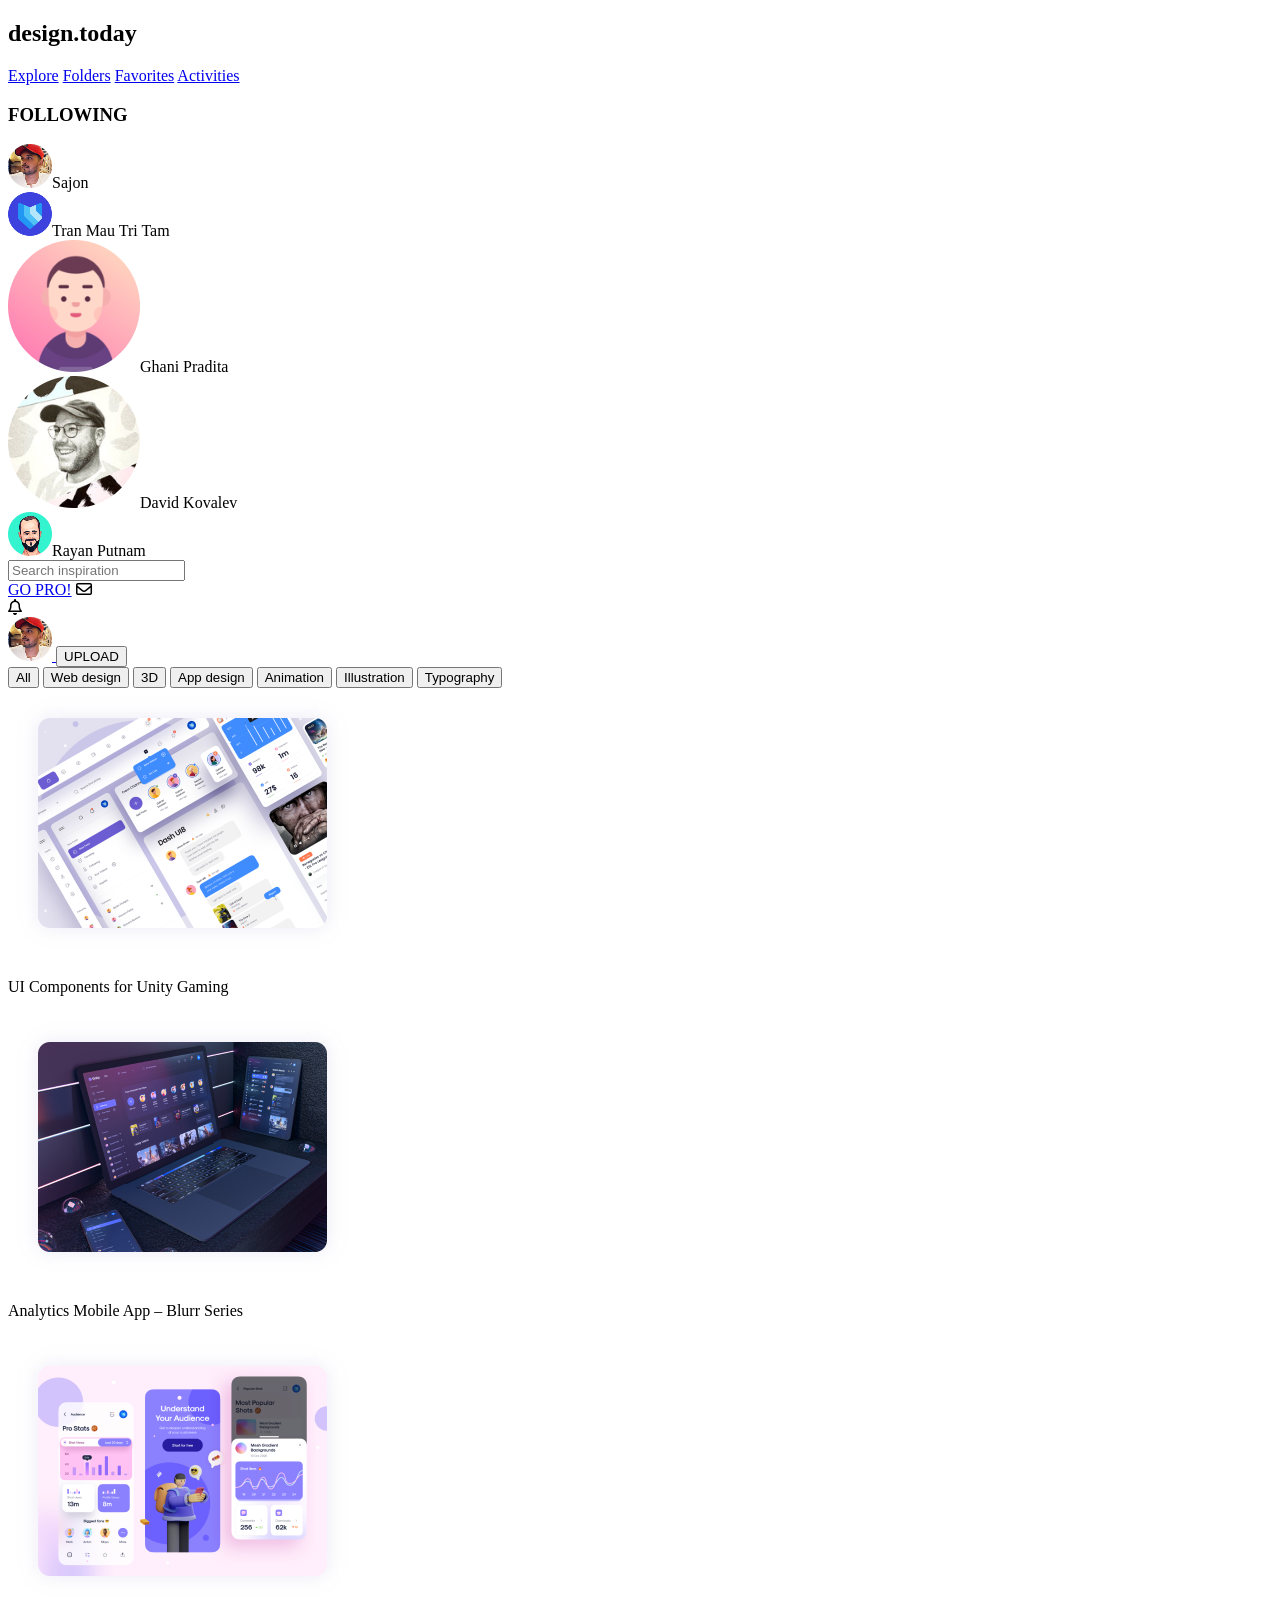
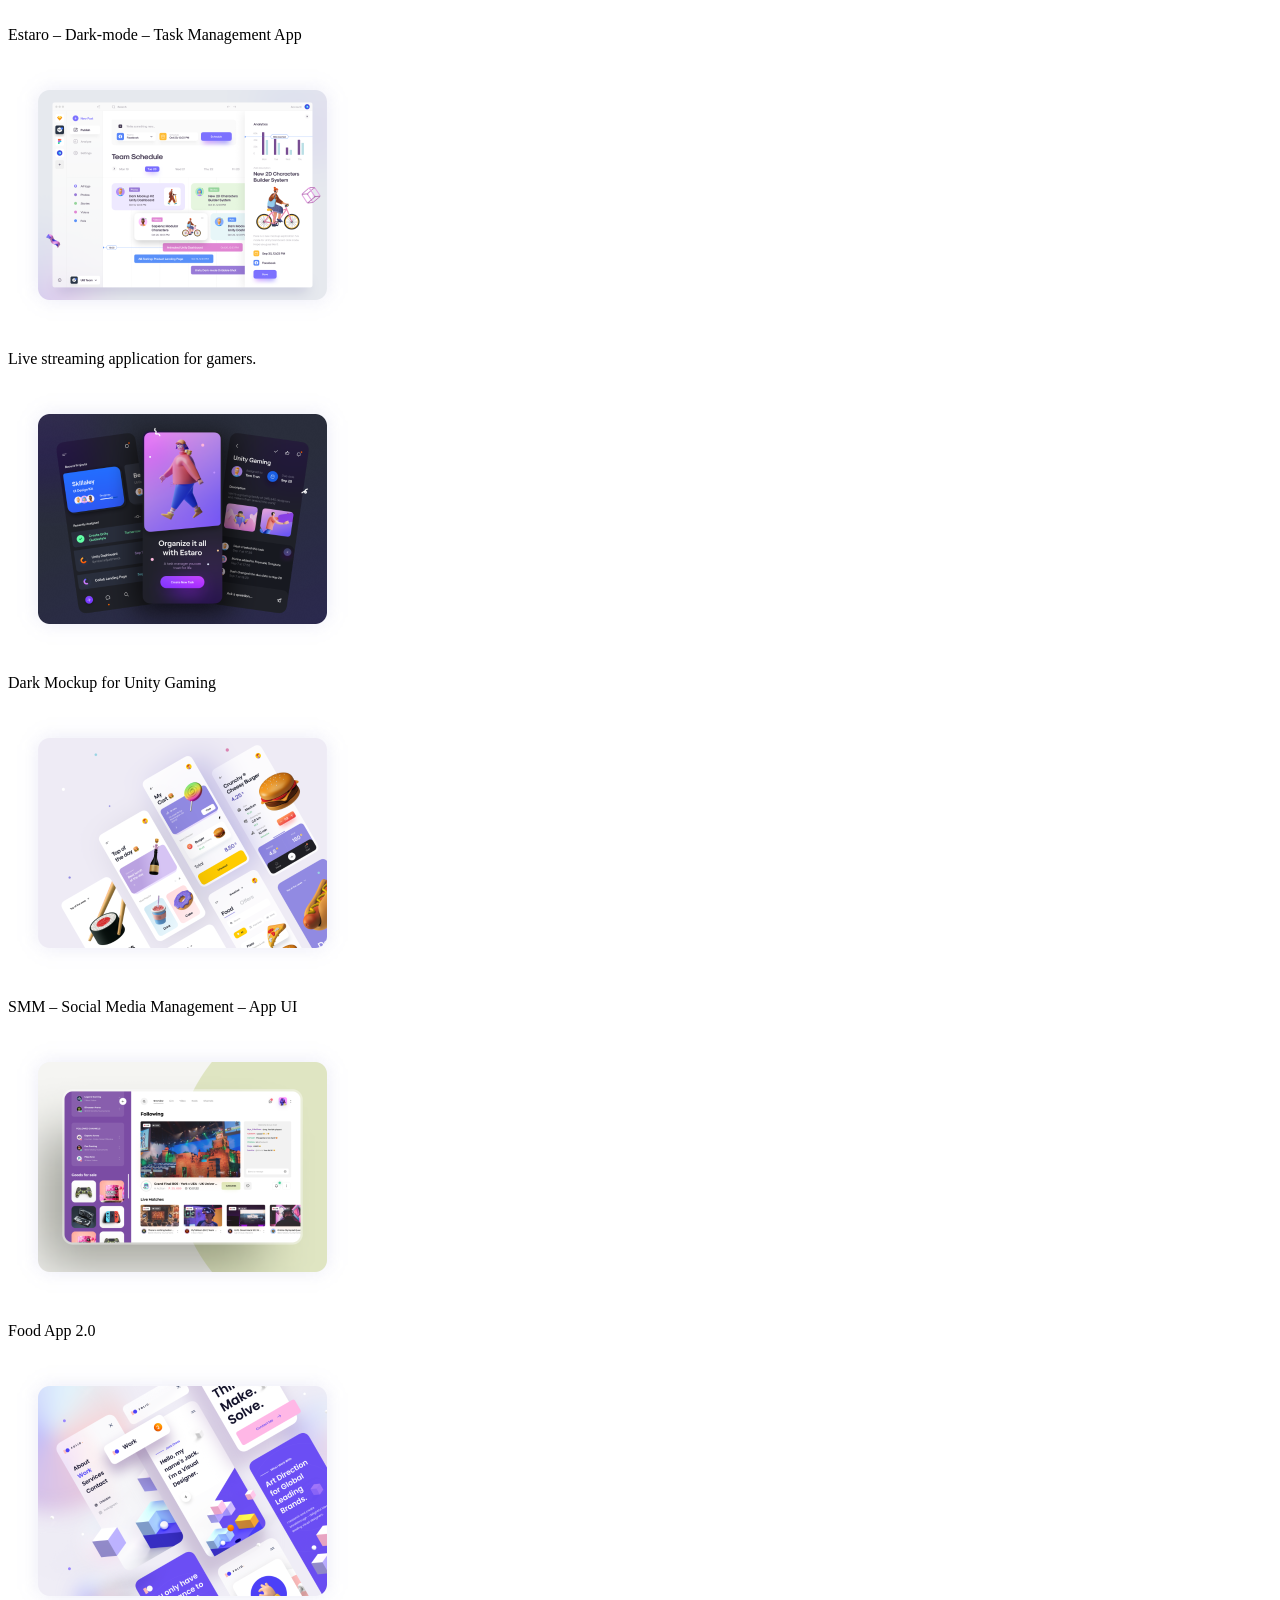
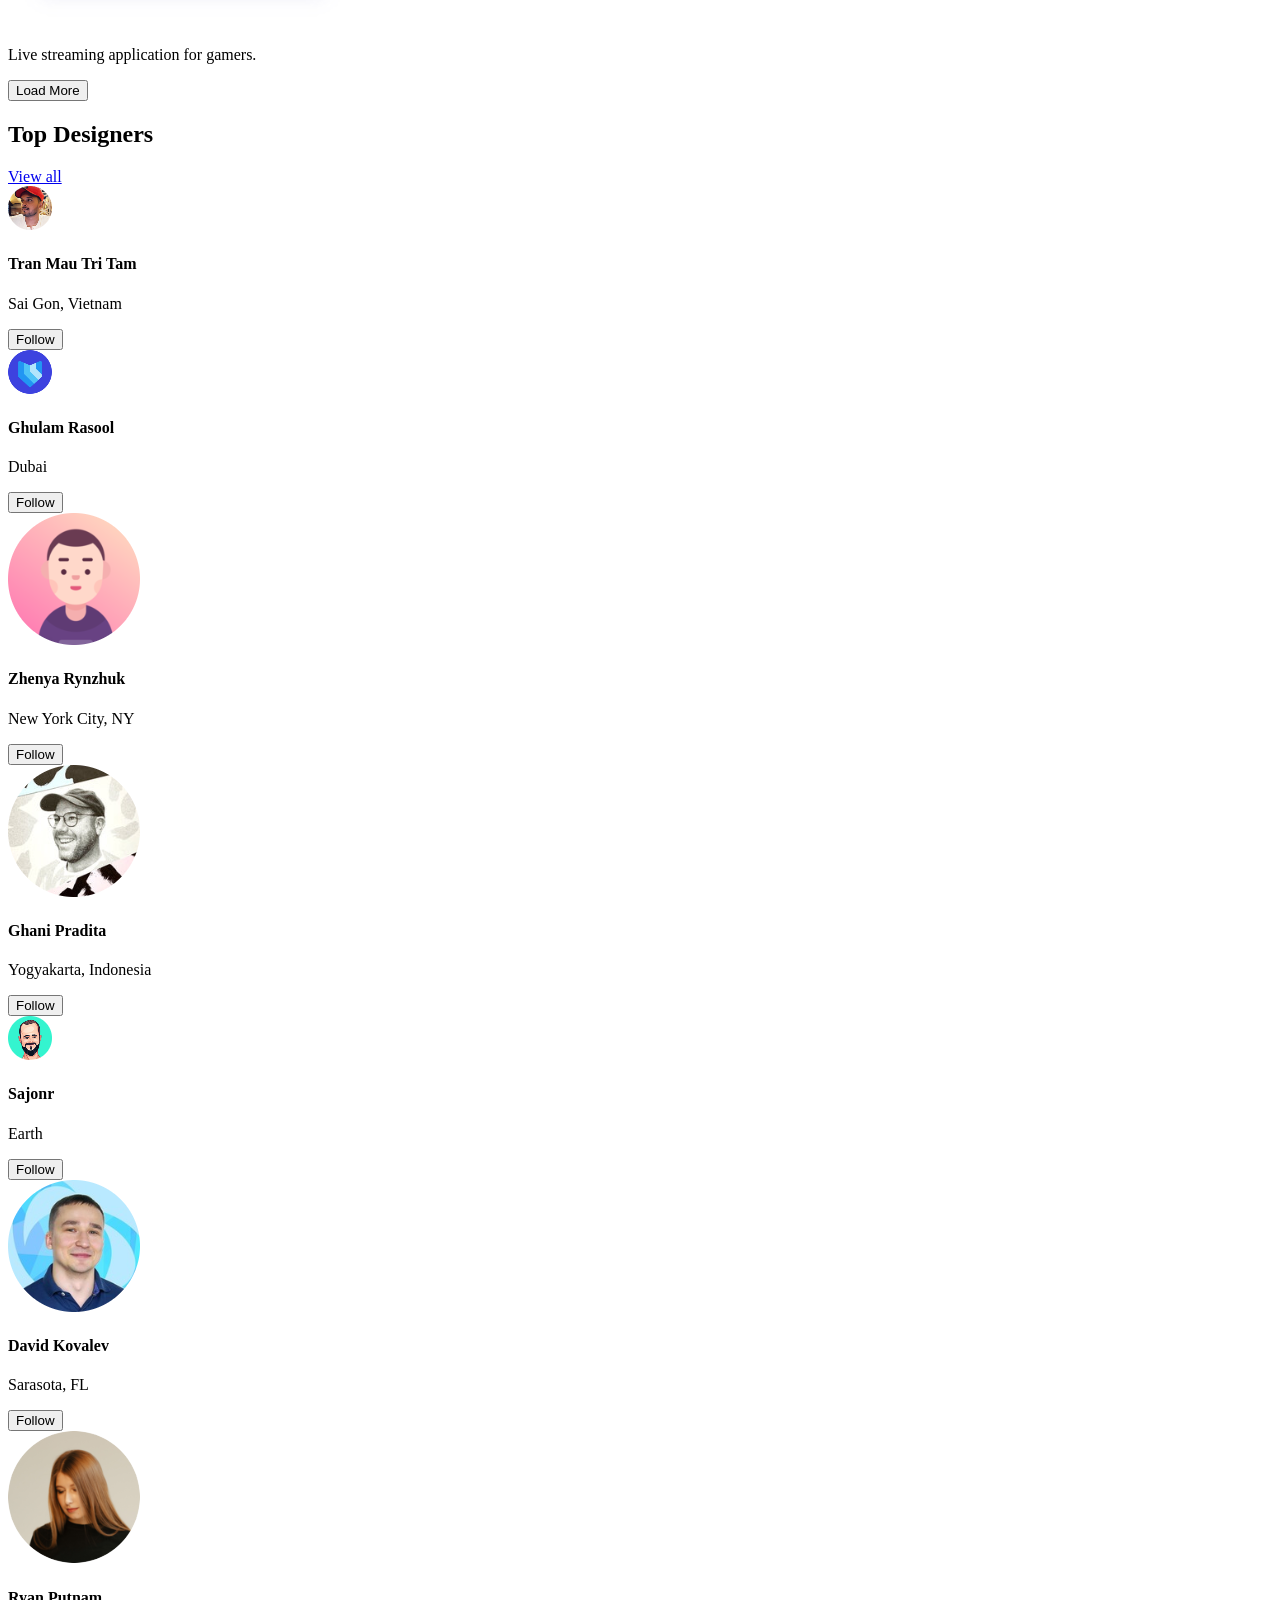
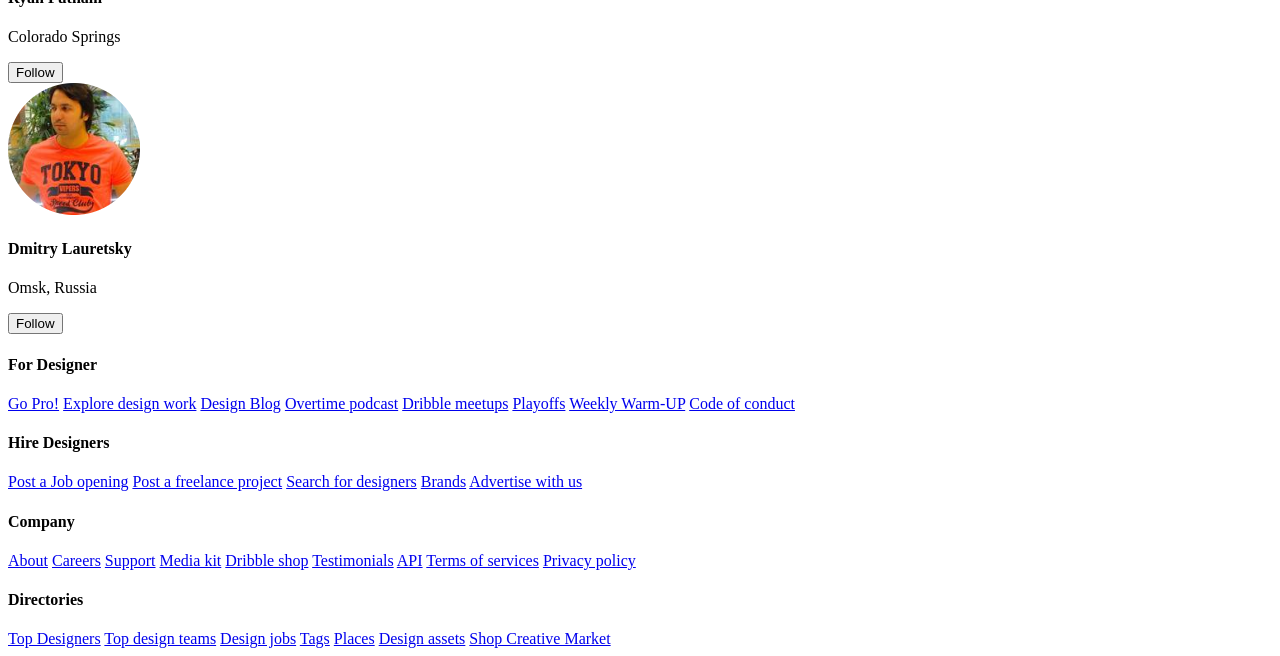
==== index.html @ bf9920d8 "add footer divs for more informations" ====
<!doctype html>
<html lang="en">
  <head>
    <meta charset="UTF-8" />
    <meta name="viewport" content="width=device-width, initial-scale=1.0" />
    <meta name="desription" content="shualeduri" />
    <meta name="author" content="Kristine Liparteliani" />
    <meta name="keyword" content="UI design, UX design, web Design" />

    <meta propery="og:title" content="shualeduri" />
    <meta property="og:desription" content="Find the best UI/UX inspirations" />
    <meta property="og:type" content="website" />

    <link rel="preconnect" href="https://fonts.googleapis.com" />
    <link rel="preconnect" href="https://fonts.gstatic.com" crossorigin />

    <link
      href="https://fonts.googleapis.com/css2?family=Nunito+Sans:wght@200;300;400;600;700;800&display=swap"
      rel="stylesheet"
    />
    <link
      rel="stylesheet"
      href="https://cdnjs.cloudflare.com/ajax/libs/font-awesome/6.7.2/css/all.min.css"
    />

    <link rel="stylesheet" href="style.css" />
    <title>shualeduri</title>
  </head>
  <body>
    <aside class="sidebar">
      <div class="logo">
        <h2>design.today</h2>
      </div>

      <nav>
        <a href="#">Explore</a>
        <a href="#">Folders</a>
        <a href="#">Favorites</a>
        <a href="#">Activities</a>
      </nav>

      <div class="users">
        <h3 class="following">FOLLOWING</h3>
        <div class="user"><img src="images/user1.png" alt="user1" />Sajon</div>
        <div class="user">
          <img src="images/user2.png" alt="user2" />Tran Mau Tri Tam
        </div>
        <div class="user">
          <img src="images/user3.png" alt="user3" />Ghani Pradita
        </div>
        <div class="user">
          <img src="images/user4.png" alt="user4" />David Kovalev
        </div>
        <div class="user">
          <img src="images/user5.png" alt="user5" />Rayan Putnam
        </div>
      </div>
    </aside>

    <main class="main">
      <header>
        <input type="text" placeholder="Search inspiration" />

        <div class="header-right">
          <a href="#" class="pro-link">GO PRO!</a>

          <i class="fa-regular fa-envelope icon"></i>

          <div class="icon-wrapper">
            <i class="fa-regular fa-bell icon"></i>
            <span class="notification"></span>
          </div>

          <a href="profile.html">
            <img src="images/user1.png" alt="Profile" class="profile-icon" />
          </a>

          <button class="upload-btn">UPLOAD</button>
        </div>
      </header>

      <section class="categories">
        <button>All</button>
        <button>Web design</button>
        <button>3D</button>
        <button>App design</button>
        <button>Animation</button>
        <button>Illustration</button>
        <button>Typography</button>
      </section>

      <section class="gallery">
        <div class="card">
          <img src="images/cards/card1.png" alt="card1" />
          <p>UI Components for Unity Gaming</p>
        </div>

        <div class="card">
          <img src="images/cards/card2.png" alt="card2" />
          <p>Analytics Mobile App – Blurr Series</p>
        </div>

        <div class="card">
          <img src="images/cards/card3.png" alt="card3" />
          <p>Estaro – Dark-mode – Task Management App</p>
        </div>

        <div class="card">
          <img src="images/cards/card4.png" alt="card4" />
          <p>Live streaming application for gamers.</p>
        </div>

        <div class="card">
          <img src="images/cards/card5.png" alt="card5" />
          <p>Dark Mockup for Unity Gaming</p>
        </div>

        <div class="card">
          <img src="images/cards/card6.png" alt="card6" />
          <p>SMM – Social Media Management – App UI</p>
        </div>

        <div class="card">
          <img src="images/cards/card7.png" alt="card7" />
          <p>Food App 2.0</p>
        </div>

        <div class="card">
          <img src="images/cards/card8.png" alt="card8" />
          <p>Live streaming application for gamers.</p>
        </div>
      </section>

      <button class="load-more">Load More</button>

      <section class="designers">
        <div class="designers-header">
          <h2>Top Designers</h2>
          <a href="#">View all</a>
        </div>

        <div class="designer-list">
          <div class="designer">
            <img src="images/user1.png" alt="user1" />
            <h4>Tran Mau Tri Tam</h4>
            <p>Sai Gon, Vietnam</p>
            <button class="follow">Follow</button>
          </div>

          <div class="designer">
            <img src="images/user2.png" alt="user1" />
            <h4>Ghulam Rasool</h4>
            <p>Dubai</p>
            <button class="follow">Follow</button>
          </div>

          <div class="designer">
            <img src="images/user3.png" alt="user1" />
            <h4>Zhenya Rynzhuk</h4>
            <p>New York City, NY</p>
            <button class="follow">Follow</button>
          </div>

          <div class="designer">
            <img src="images/user4.png" alt="user1" />
            <h4>Ghani Pradita</h4>
            <p>Yogyakarta, Indonesia</p>
            <button class="follow">Follow</button>
          </div>

          <div class="designer">
            <img src="images/user5.png" alt="user1" />
            <h4>Sajonr</h4>
            <p>Earth</p>
            <button class="follow">Follow</button>
          </div>

          <div class="designer">
            <img src="images/user6.png" alt="user1" />
            <h4>David Kovalev</h4>
            <p>Sarasota, FL</p>
            <button class="follow">Follow</button>
          </div>

          <div class="designer">
            <img src="images/user7.png" alt="user1" />
            <h4>Ryan Putnam</h4>
            <p>Colorado Springs</p>
            <button class="follow">Follow</button>
          </div>

          <div class="designer">
            <img src="images/user8.png" alt="user1" />
            <h4>Dmitry Lauretsky</h4>
            <p>Omsk, Russia</p>
            <button class="follow">Follow</button>
          </div>
        </div>
      </section>

      <footer>
        <div>
          <h4>For Designer</h4>
          <a href="#">Go Pro!</a>
          <a href="#">Explore design work</a>
          <a href="#">Design Blog</a>
          <a href="#">Overtime podcast</a>
          <a href="#">Dribble meetups</a>
          <a href="#">Playoffs</a>
          <a href="#">Weekly Warm-UP</a>
          <a href="#">Code of conduct</a>
        </div>

        <div>
          <h4>Hire Designers</h4>
          <a href="#">Post a Job opening</a>
          <a href="#">Post a freelance project</a>
          <a href="#">Search for designers</a>
          <a href="#">Brands</a>
          <a href="#">Advertise with us</a>
        </div>

        <div>
          <h4>Company</h4>
          <a href="#">About</a>
          <a href="#">Careers</a>
          <a href="#">Support</a>
          <a href="#">Media kit</a>
          <a href="#">Dribble shop</a>
          <a href="#">Testimonials</a>
          <a href="#">API</a>
          <a href="#">Terms of services</a>
          <a href="#">Privacy policy</a>
        </div>

        <div>
          <h4>Directories</h4>
          <a href="#">Top Designers</a>
          <a href="#">Top design teams</a>
          <a href="#">Design jobs</a>
          <a href="#">Tags</a>
          <a href="#">Places</a>
          <a href="#">Design assets</a>
          <a href="#">Shop Creative Market</a>
        </div>
      </footer>
    </main>
  </body>
</html>
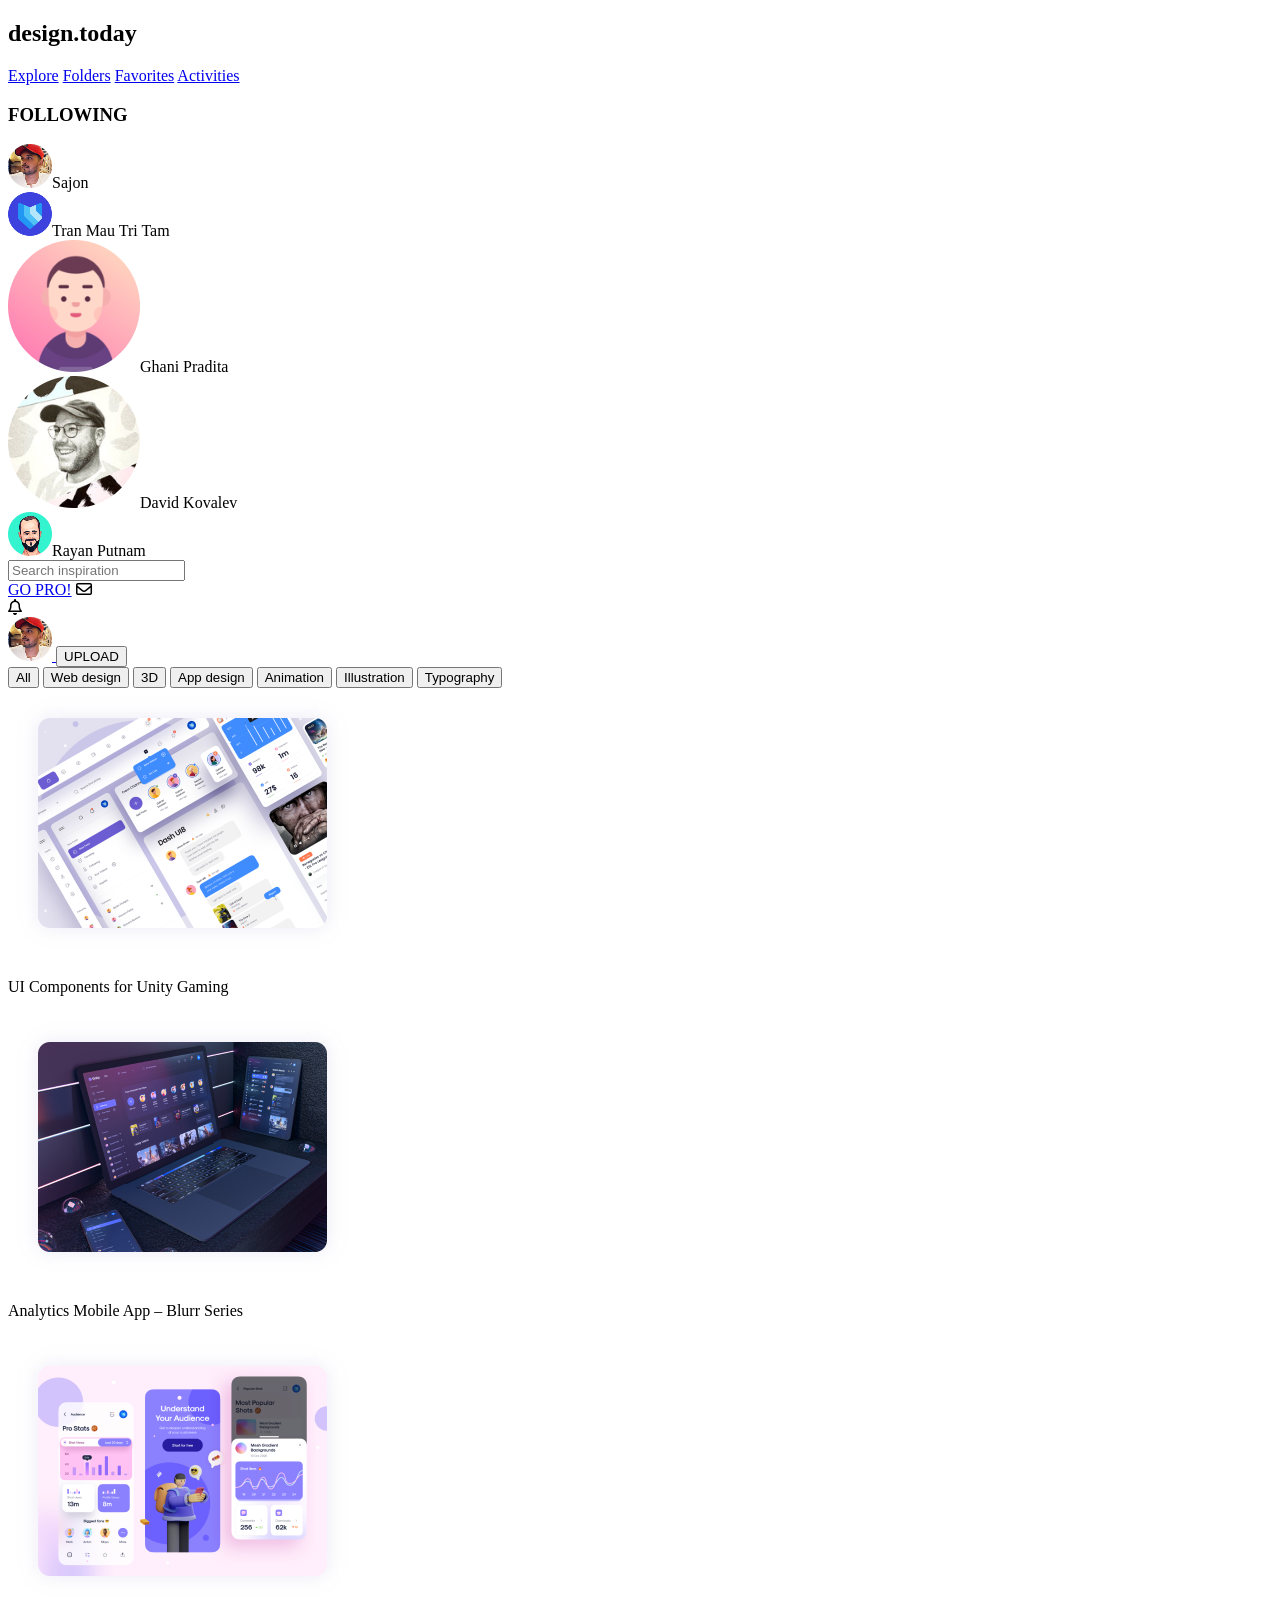
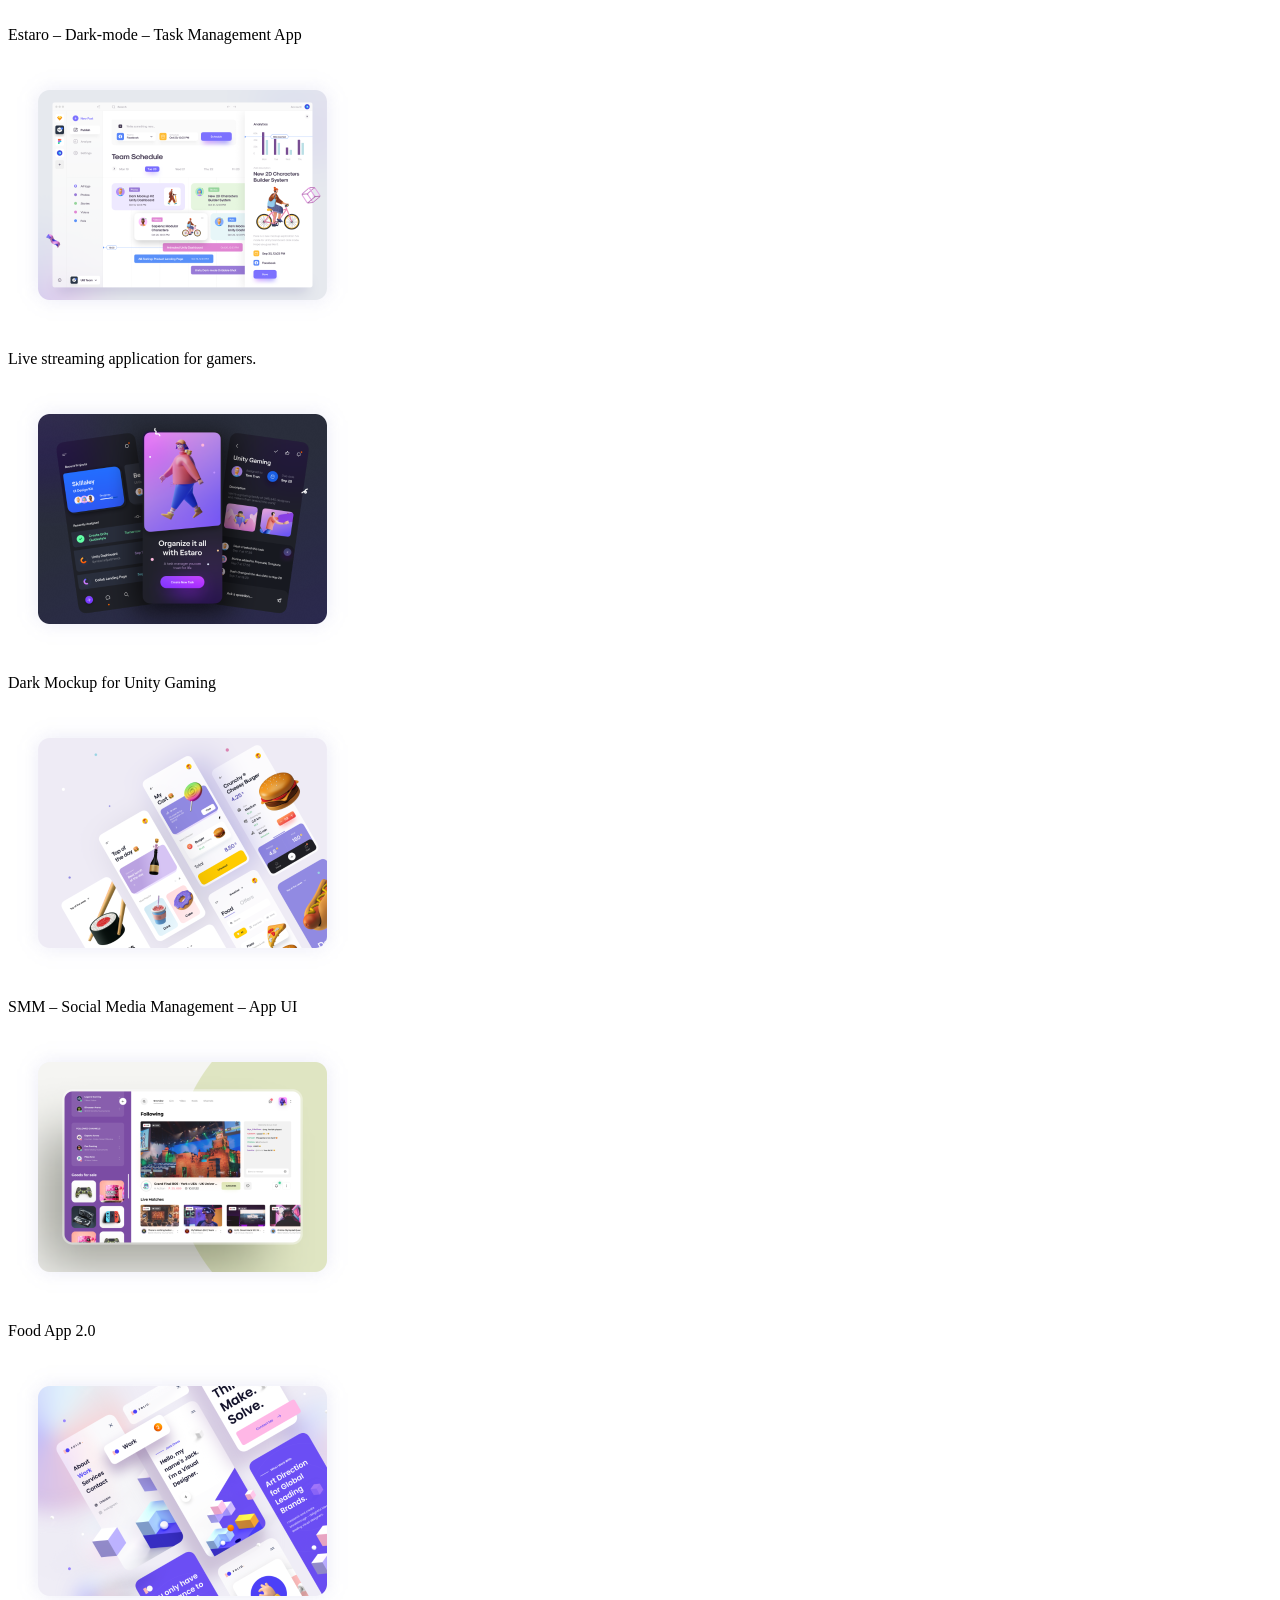
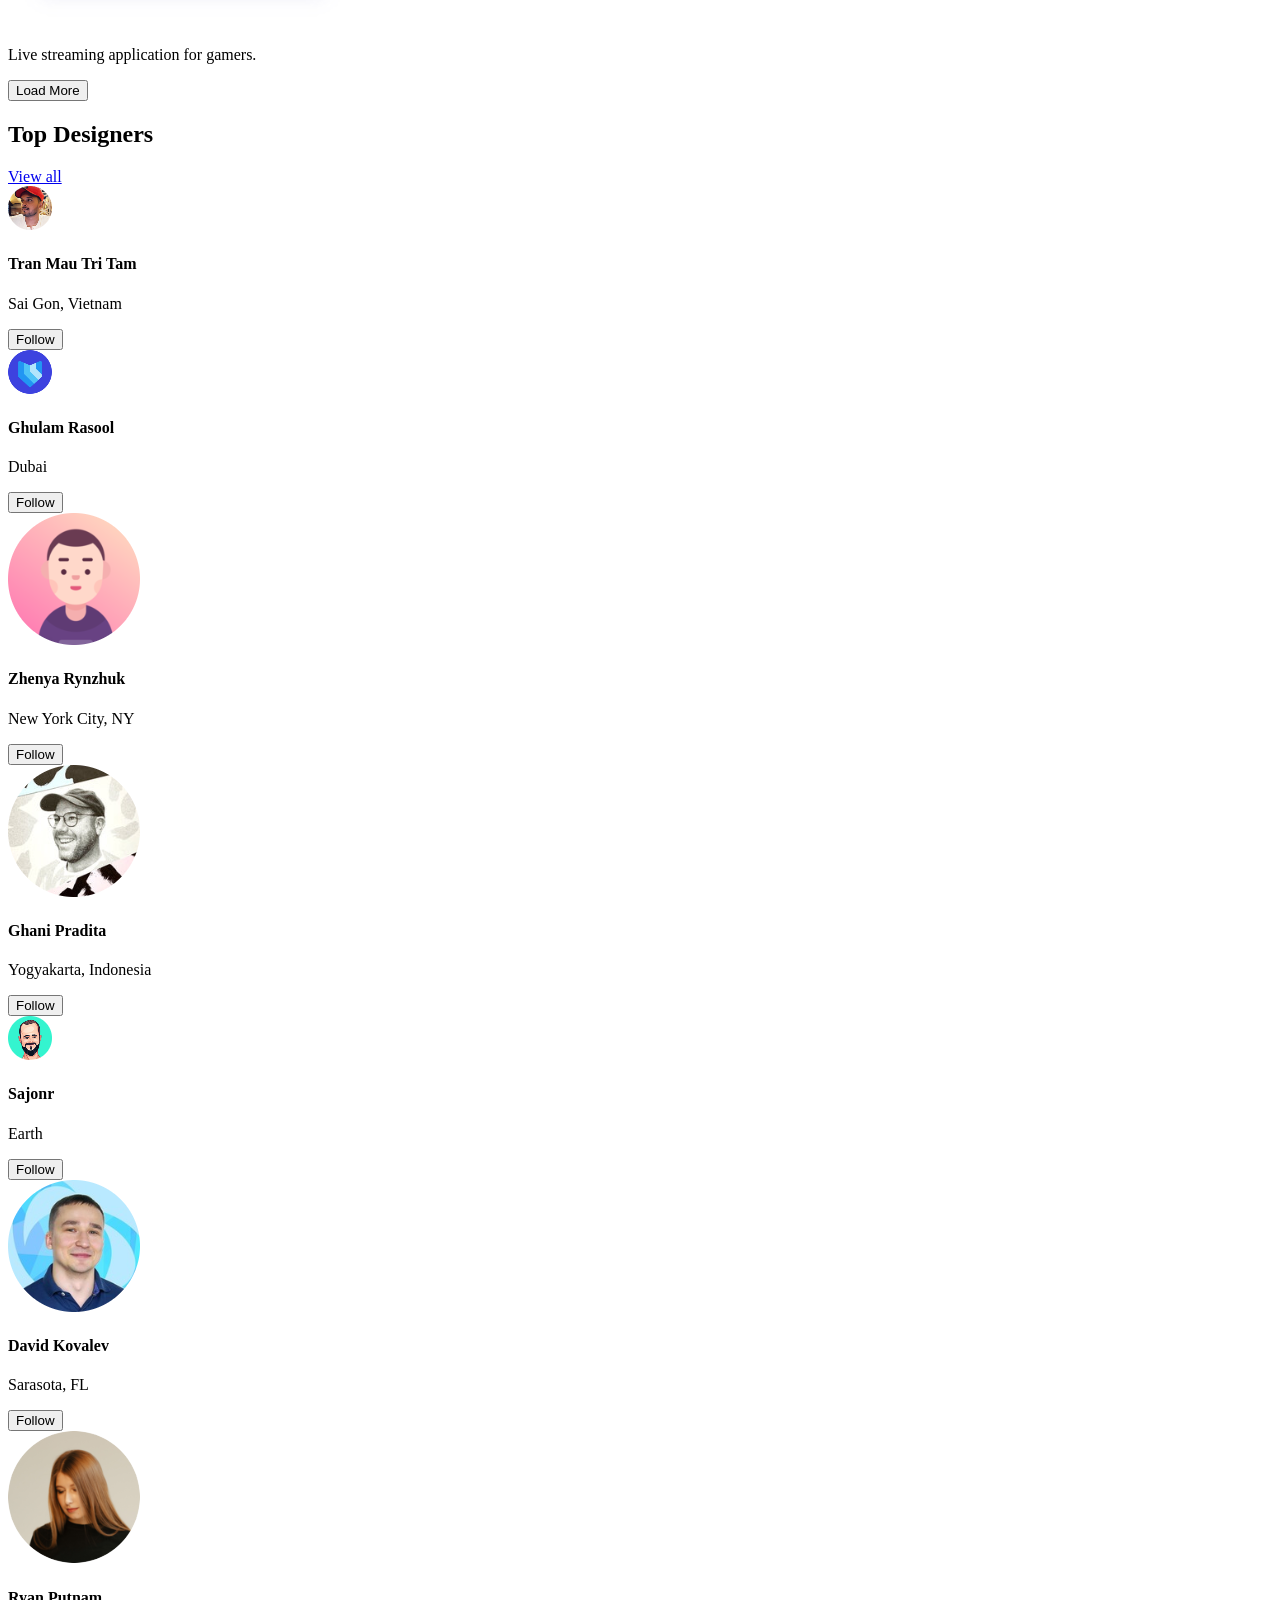
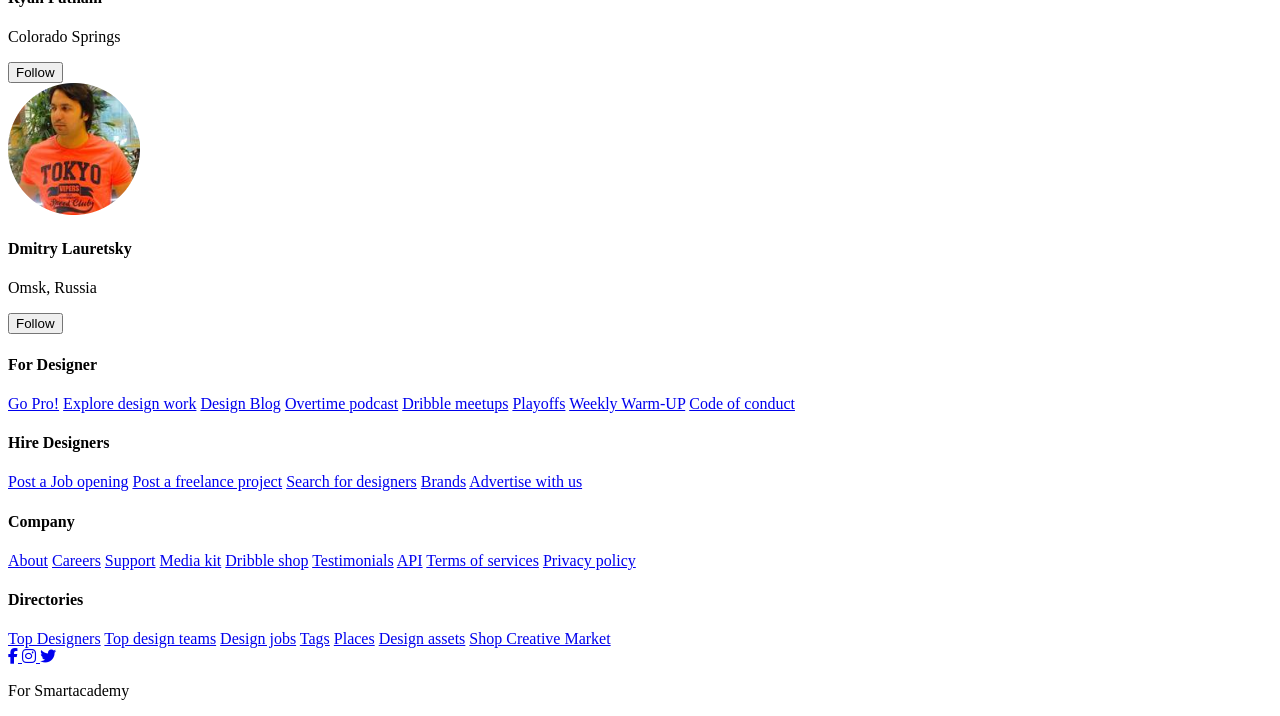
==== commit bd9e3a93: "div class for social media icons and for smartacademy" ====
--- a/index.html
+++ b/index.html
@@ -243,6 +243,24 @@
           <a href="#">Design assets</a>
           <a href="#">Shop Creative Market</a>
         </div>
+
+        <div class="social-icons">
+        <a href="#">
+            <i class="fa-brands fa-facebook-f"></i>
+        </a>
+
+        <a href="#">
+            <i class="fa-brands fa-instagram"></i>
+        </a>
+
+        <a href="#">
+            <i class="fa-brands fa-twitter"></i>
+        </a>
+    </div>
+
+    <p>For Smartacademy</p>
+
+</div>
       </footer>
     </main>
   </body>
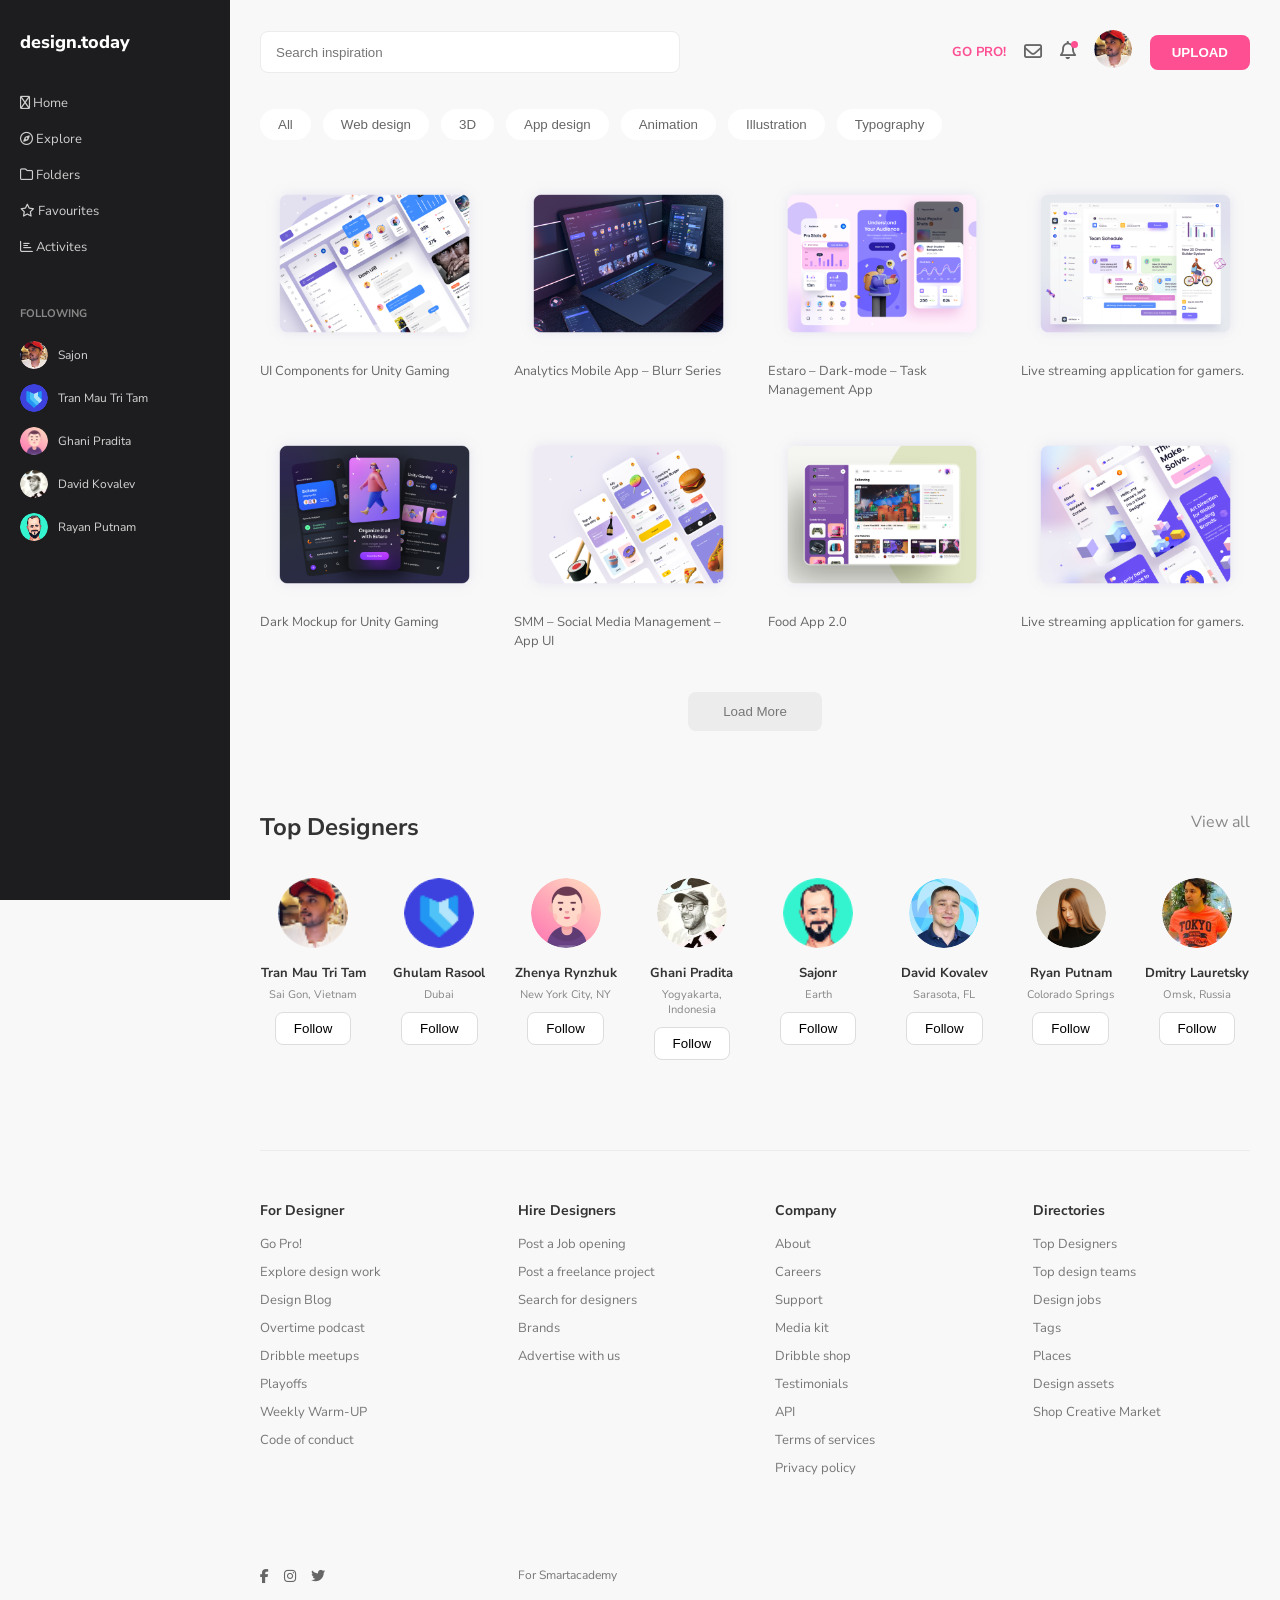
==== commit 18a70f39: "changed navigation" ====
--- a/index.html
+++ b/index.html
@@ -33,11 +33,31 @@
       </div>
 
       <nav>
-        <a href="#">Explore</a>
-        <a href="#">Folders</a>
-        <a href="#">Favorites</a>
-        <a href="#">Activities</a>
-      </nav>
+  <a href="#" class="active">
+    <i class="fa-regular fa-house"></i>
+    Home
+  </a>
+
+  <a href="#">
+    <i class="fa-regular fa-compass"></i>
+    Explore
+  </a>
+
+  <a href="#">
+    <i class="fa-regular fa-folder"></i>
+    Folders
+  </a>
+
+  <a href="#">
+    <i class="fa-regular fa-star"></i>
+    Favourites
+  </a>
+
+  <a href="#">
+    <i class="fa-regular fa-chart-bar"></i>
+    Activites
+  </a>
+</nav>
 
       <div class="users">
         <h3 class="following">FOLLOWING</h3>
--- a/style.css
+++ b/style.css
@@ -0,0 +1,416 @@
+* {
+  margin: 0;
+  padding: 0;
+  box-sizing: border-box;
+}
+
+body {
+  font-family: "Nunito Sans", sans-serif;
+  background: #f8f8f8;
+  color: #333;
+}
+
+/* =======================
+   LAYOUT
+======================= */
+
+body {
+  display: flex;
+  min-height: 100vh;
+}
+
+.sidebar {
+  width: 230px;
+  background: #1d1d1f;
+  color: white;
+  padding: 30px 20px;
+  height: 100vh;
+  position: fixed;
+  left: 0;
+  top: 0;
+}
+
+.logo {
+  display: flex;
+  justify-content: space-between;
+  align-items: center;
+  margin-bottom: 40px;
+}
+
+.logo h2 {
+  font-size: 18px;
+  font-weight: 800;
+}
+
+.logo i {
+  color: #8a8a8a;
+  cursor: pointer;
+}
+.main {
+  margin-left: 230px;
+  width: calc(100% - 230px);
+  padding: 30px;
+}
+
+nav {
+  display: flex;
+  flex-direction: column;
+  gap: 18px;
+}
+
+nav a {
+  text-decoration: none;
+  color: #cfcfcf;
+  font-size: 13px;
+  transition: 0.3s;
+}
+
+nav a:hover {
+  color: #ff4f93;
+}
+
+.following {
+  margin-top: 50px;
+  margin-bottom: 20px;
+  font-size: 11px;
+  color: #888;
+}
+
+.user {
+  display: flex;
+  align-items: center;
+  gap: 10px;
+  margin-bottom: 15px;
+  font-size: 12px;
+  color: #d5d5d5;
+}
+
+.user img {
+  width: 28px;
+  height: 28px;
+  border-radius: 50%;
+}
+
+/* =======================
+   HEADER
+======================= */
+
+header {
+  display: flex;
+  justify-content: space-between;
+  align-items: center;
+}
+
+header input {
+  width: 420px;
+  height: 42px;
+  border: 1px solid #ececec;
+  border-radius: 8px;
+  padding: 0 15px;
+  outline: none;
+}
+
+.header-right {
+  display: flex;
+  align-items: center;
+  gap: 18px;
+}
+
+.pro-link {
+  color: #ff4f93;
+  font-size: 13px;
+  font-weight: 700;
+  text-decoration: none;
+}
+
+.icon {
+  font-size: 18px;
+  color: #666;
+  cursor: pointer;
+  transition: 0.3s;
+}
+
+.icon:hover {
+  color: #ff4f93;
+}
+
+.icon-wrapper {
+  position: relative;
+}
+
+.notification {
+  width: 7px;
+  height: 7px;
+  background: #ff4f93;
+  border-radius: 50%;
+  position: absolute;
+  top: 0;
+  right: -2px;
+}
+
+.profile-icon {
+  width: 38px;
+  height: 38px;
+  border-radius: 50%;
+  object-fit: cover;
+}
+
+.upload-btn {
+  border: none;
+  background: #ff4f93;
+  color: white;
+  padding: 10px 22px;
+  border-radius: 8px;
+  cursor: pointer;
+  font-weight: 700;
+  transition: 0.3s;
+}
+
+.upload-btn:hover {
+  opacity: 0.9;
+}
+
+/* =======================
+   CATEGORIES
+======================= */
+
+.categories {
+  display: flex;
+  gap: 12px;
+  margin: 35px 0;
+  flex-wrap: wrap;
+}
+
+.categories button {
+  border: none;
+  background: white;
+  padding: 8px 18px;
+  border-radius: 20px;
+  cursor: pointer;
+  color: #666;
+  transition: 0.3s;
+}
+
+.categories button:hover {
+  background: #ff4f93;
+  color: white;
+}
+
+/* =======================
+   GALLERY
+======================= */
+
+.gallery {
+  display: grid;
+  grid-template-columns: repeat(4, 1fr);
+  gap: 25px;
+}
+
+.card {
+  transition: 0.3s;
+  cursor: pointer;
+}
+
+.card:hover {
+  transform: translateY(-5px);
+}
+
+.card img {
+  width: 100%;
+  border-radius: 12px;
+  display: block;
+}
+
+.card p {
+  font-size: 13px;
+  color: #666;
+  margin-top: 10px;
+  line-height: 1.5;
+}
+
+/* =======================
+   LOAD MORE
+======================= */
+
+.load-more {
+  display: block;
+  margin: 40px auto;
+  padding: 12px 35px;
+  border: none;
+  border-radius: 8px;
+  background: #ececec;
+  color: #777;
+  cursor: pointer;
+}
+
+/* =======================
+   DESIGNERS
+======================= */
+
+.designers {
+  margin-top: 80px;
+}
+
+.designers-header {
+  display: flex;
+  justify-content: space-between;
+  margin-bottom: 35px;
+}
+
+.designers-header a {
+  text-decoration: none;
+  color: #888;
+}
+
+.designer-list {
+  display: grid;
+  grid-template-columns: repeat(8, 1fr);
+  gap: 20px;
+}
+
+.designer {
+  text-align: center;
+}
+
+.designer img {
+  width: 70px;
+  height: 70px;
+  border-radius: 50%;
+  margin-bottom: 10px;
+}
+
+.designer h4 {
+  font-size: 13px;
+  margin-bottom: 5px;
+}
+
+.designer p {
+  font-size: 11px;
+  color: #888;
+  margin-bottom: 10px;
+}
+
+.follow {
+  border: 1px solid #ddd;
+  background: white;
+  padding: 8px 18px;
+  border-radius: 8px;
+  cursor: pointer;
+  transition: 0.3s;
+}
+
+.follow:hover {
+  background: #ff4f93;
+  color: white;
+  border-color: #ff4f93;
+}
+
+/* =======================
+   FOOTER
+======================= */
+
+footer {
+  margin-top: 90px;
+  padding-top: 50px;
+  border-top: 1px solid #ececec;
+
+  display: grid;
+  grid-template-columns: repeat(4, 1fr);
+  gap: 40px;
+}
+
+footer h4 {
+  margin-bottom: 15px;
+  font-size: 14px;
+}
+
+footer a {
+  display: block;
+  text-decoration: none;
+  color: #777;
+  margin-bottom: 10px;
+  font-size: 13px;
+}
+
+footer a:hover {
+  color: #ff4f93;
+}
+
+.social-icons {
+  display: flex;
+  gap: 15px;
+  margin-top: 40px;
+}
+
+.social-icons a {
+  color: #666;
+  font-size: 14px;
+}
+
+footer p {
+  margin-top: 40px;
+  font-size: 12px;
+  color: #777;
+}
+
+/* =======================
+   RESPONSIVE
+======================= */
+
+@media (max-width: 1200px) {
+  .gallery {
+    grid-template-columns: repeat(2, 1fr);
+  }
+
+  .designer-list {
+    grid-template-columns: repeat(4, 1fr);
+  }
+}
+
+@media (max-width: 768px) {
+  body {
+    flex-direction: column;
+  }
+
+  .sidebar {
+    position: static;
+    width: 100%;
+    height: auto;
+  }
+
+  .main {
+    width: 100%;
+    margin-left: 0;
+  }
+
+  header {
+    flex-direction: column;
+    gap: 15px;
+  }
+
+  header input {
+    width: 100%;
+  }
+
+  .gallery {
+    grid-template-columns: 1fr;
+  }
+
+  .designer-list {
+    grid-template-columns: repeat(2, 1fr);
+  }
+
+  footer {
+    grid-template-columns: repeat(2, 1fr);
+  }
+}
+
+@media (max-width: 500px) {
+  footer {
+    grid-template-columns: 1fr;
+  }
+
+  .designer-list {
+    grid-template-columns: 1fr;
+  }
+}
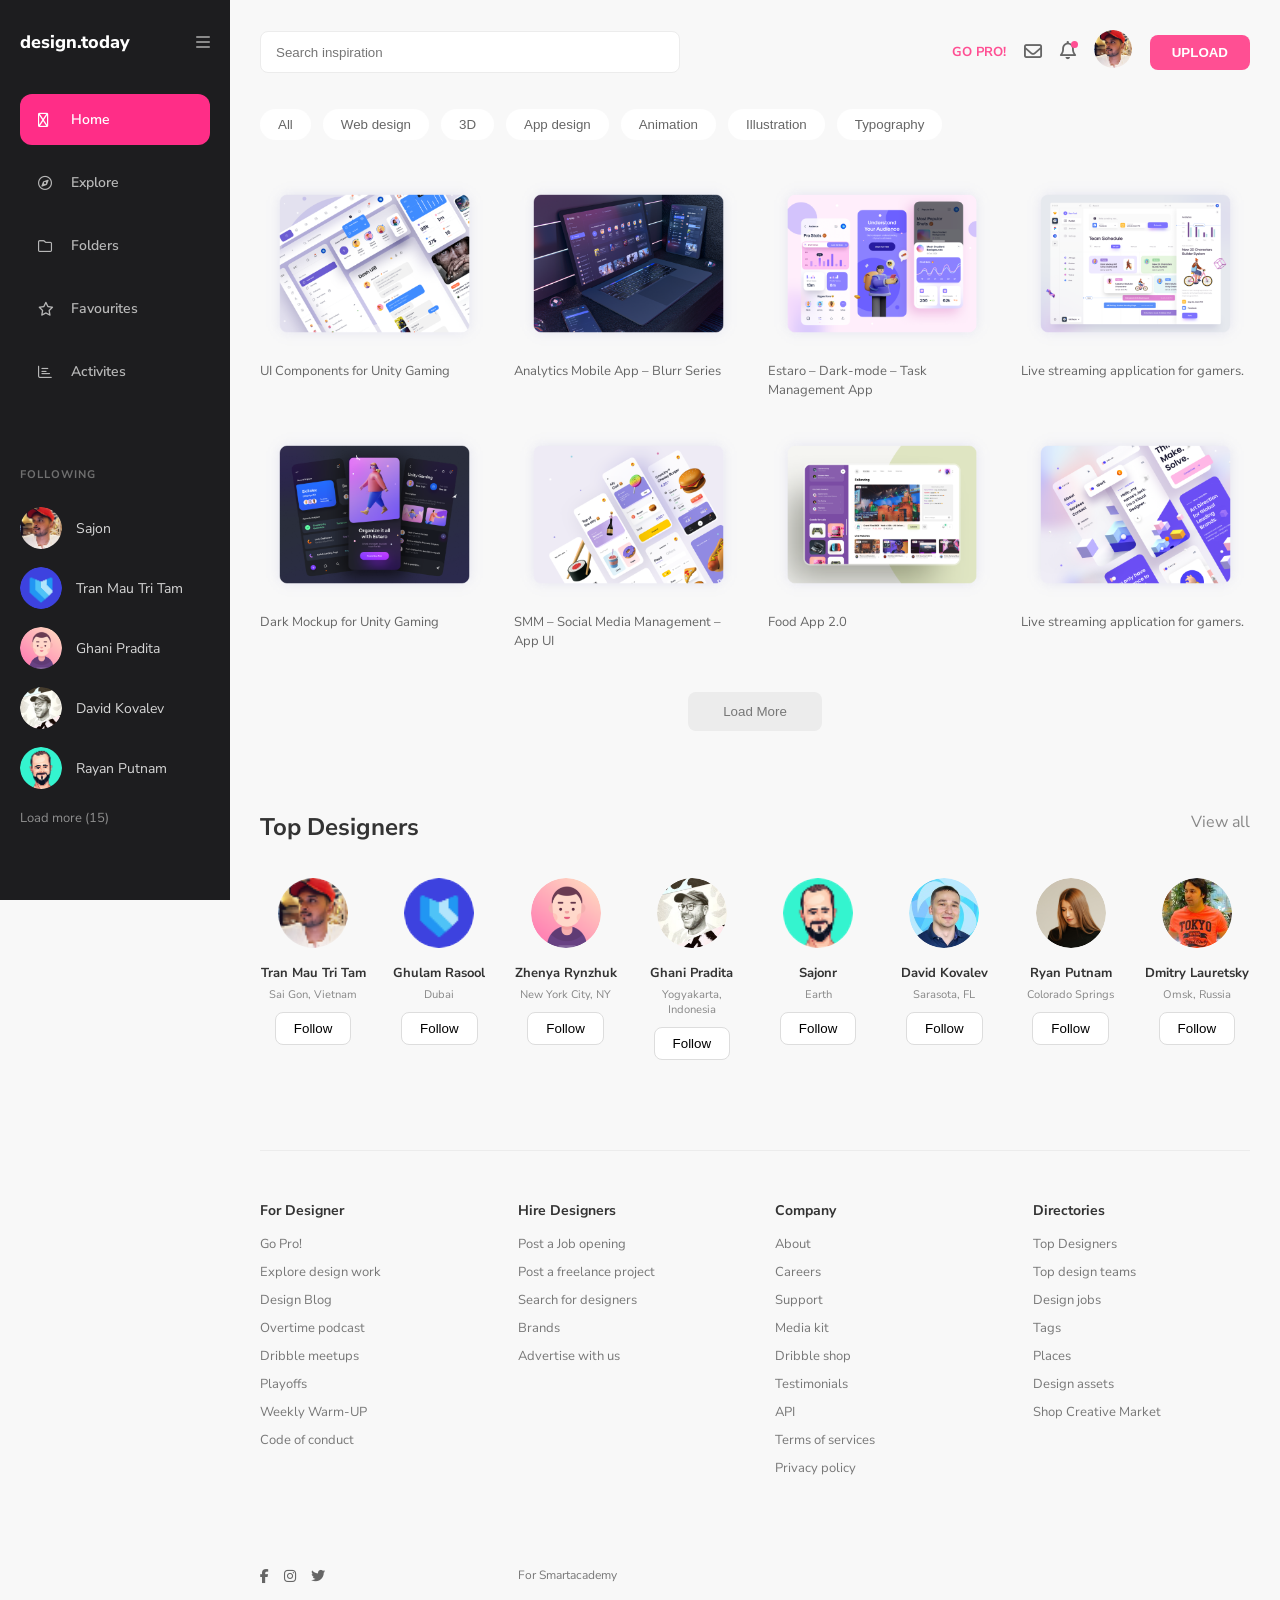
==== commit 6b0c25b8: "burgermenu" ====
--- a/index.html
+++ b/index.html
@@ -30,6 +30,7 @@
     <aside class="sidebar">
       <div class="logo">
         <h2>design.today</h2>
+         <i class="fa-solid fa-bars burger"></i>
       </div>
 
       <nav>
@@ -75,6 +76,7 @@
           <img src="images/user5.png" alt="user5" />Rayan Putnam
         </div>
       </div>
+      <p class="load-users">Load more (15)</p>
     </aside>
 
     <main class="main">
--- a/style.css
+++ b/style.css
@@ -55,40 +55,74 @@
 nav {
   display: flex;
   flex-direction: column;
-  gap: 18px;
+  gap: 12px;
 }
 
 nav a {
   text-decoration: none;
-  color: #cfcfcf;
+  color: #b7b7b7;
+  padding: 16px 18px;
+  border-radius: 12px;
+
+  display: flex;
+  align-items: center;
+  gap: 15px;
+
+  transition: 0.3s;
+  font-size: 14px;
+  font-weight: 600;
+}
+
+nav a:hover {
+  background: #2c2c2e;
+}
+
+nav a.active {
+  background: #ff2d87;
+  color: white;
+}
+
+nav a i {
+  width: 18px;
+}
+
+.following {
+  margin-top: 70px;
+  margin-bottom: 25px;
+
+  color: #6f6f6f;
+  font-size: 11px;
+  font-weight: 700;
+  letter-spacing: 1px;
+}
+
+.user {
+  display: flex;
+  align-items: center;
+  gap: 14px;
+
+  margin-bottom: 18px;
+
+  color: #d7d7d7;
+  font-size: 14px;
+}
+
+.user img {
+  width: 42px;
+  height: 42px;
+  border-radius: 50%;
+  object-fit: cover;
+}
+
+.load-users {
+  margin-top: 20px;
+  color: #8f8f8f;
   font-size: 13px;
-  transition: 0.3s;
-}
-
-nav a:hover {
-  color: #ff4f93;
-}
-
-.following {
-  margin-top: 50px;
-  margin-bottom: 20px;
-  font-size: 11px;
-  color: #888;
-}
-
-.user {
-  display: flex;
-  align-items: center;
-  gap: 10px;
-  margin-bottom: 15px;
-  font-size: 12px;
-  color: #d5d5d5;
-}
-
-.user img {
-  width: 28px;
-  height: 28px;
-  border-radius: 50%;
+  cursor: pointer;
+}
+
+.load-users:hover {
+  color: #ff2d87;
 }
 
 /* =======================
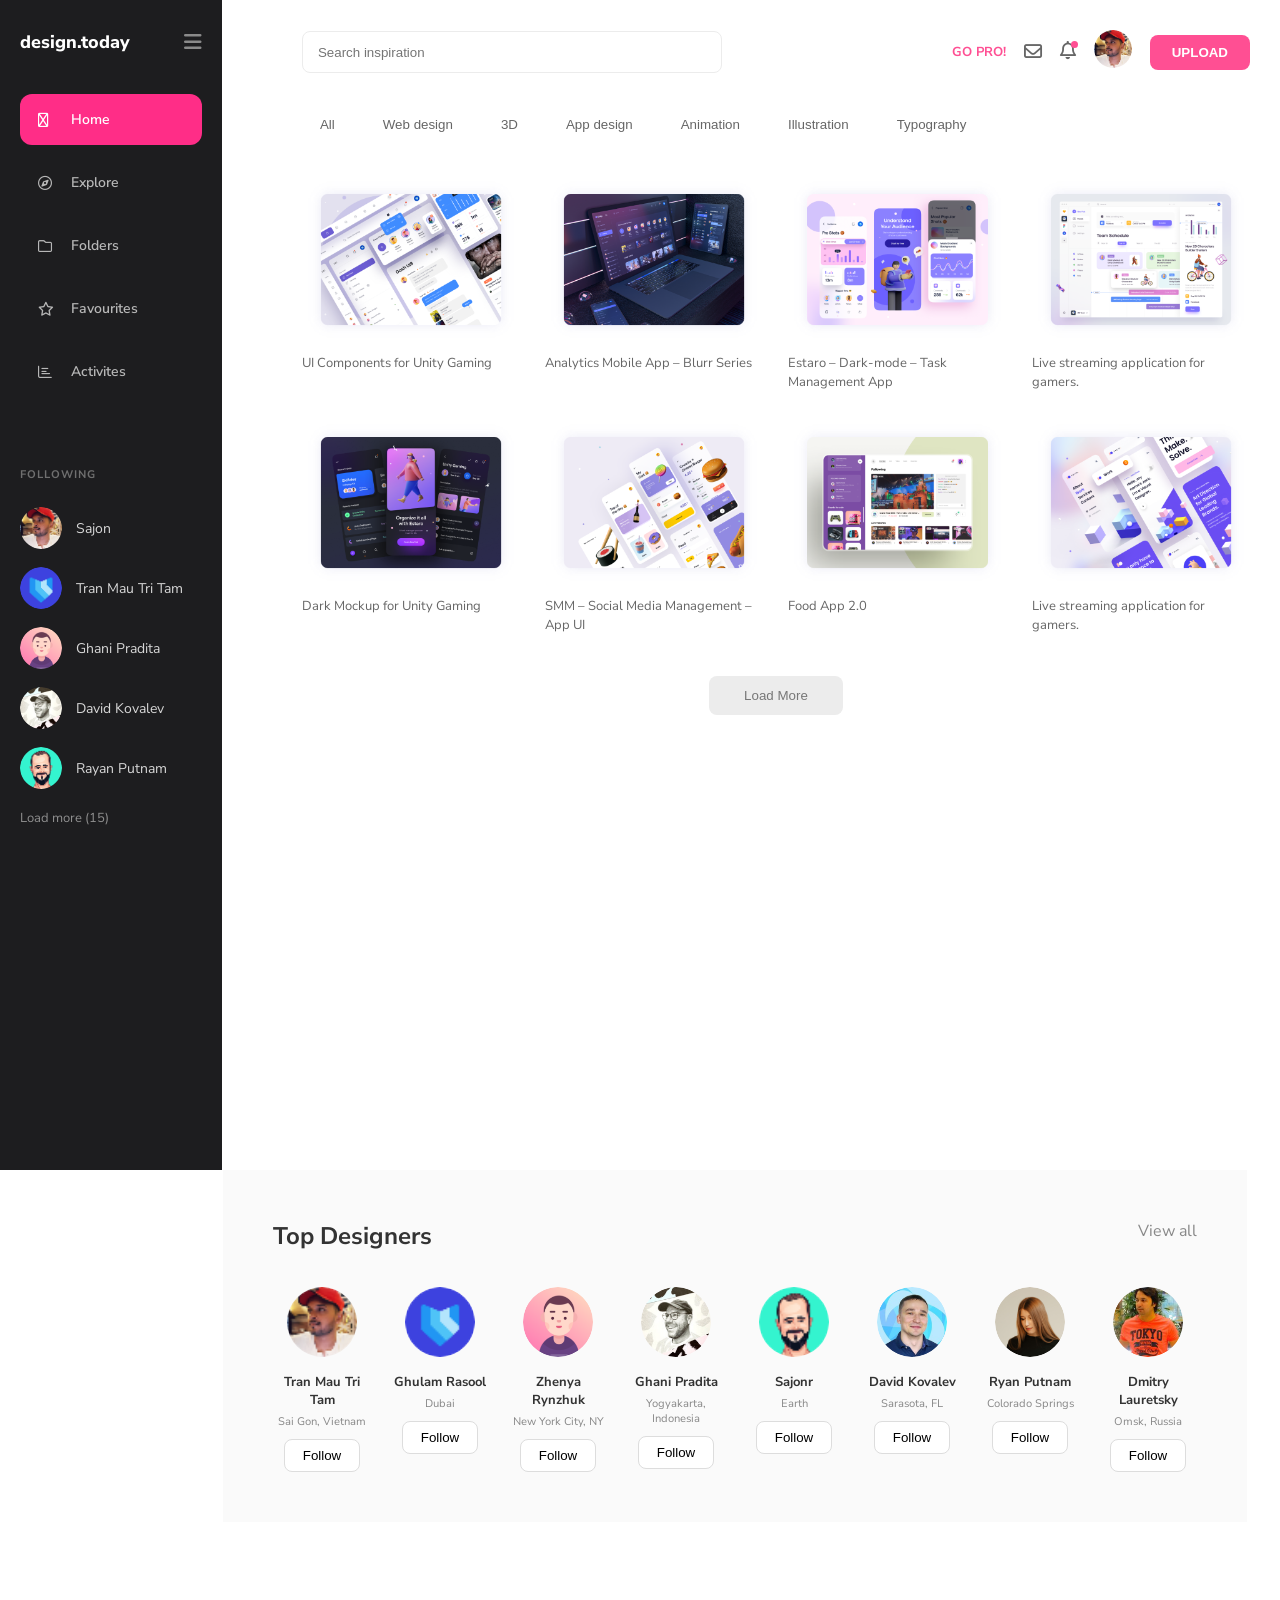
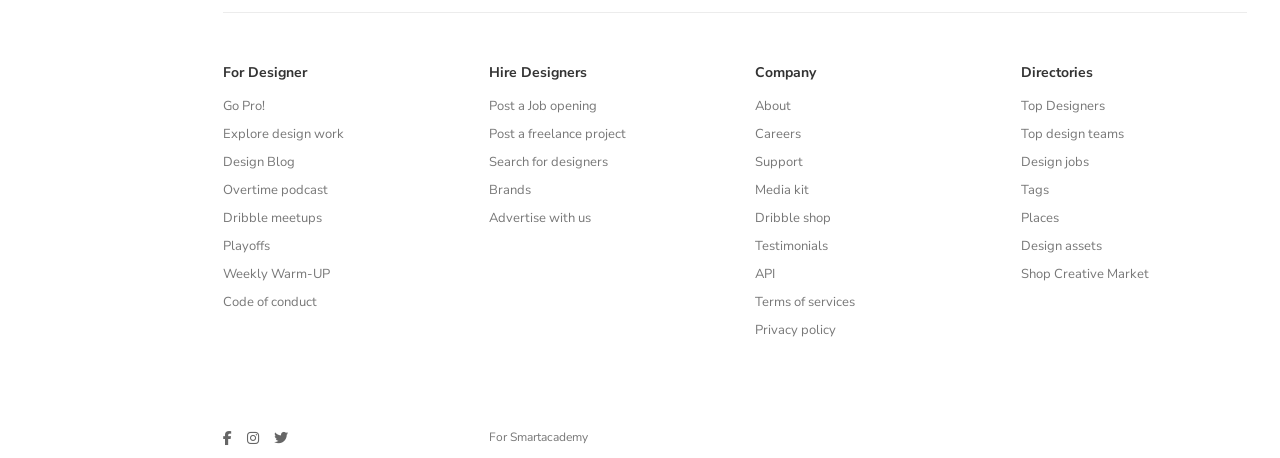
==== commit 3e551cbe: "adding almoast whole style css code" ====
--- a/index.html
+++ b/index.html
@@ -27,263 +27,265 @@
     <title>shualeduri</title>
   </head>
   <body>
-    <aside class="sidebar">
-      <div class="logo">
-        <h2>design.today</h2>
-         <i class="fa-solid fa-bars burger"></i>
-      </div>
-
-      <nav>
-  <a href="#" class="active">
-    <i class="fa-regular fa-house"></i>
-    Home
-  </a>
-
-  <a href="#">
-    <i class="fa-regular fa-compass"></i>
-    Explore
-  </a>
-
-  <a href="#">
-    <i class="fa-regular fa-folder"></i>
-    Folders
-  </a>
-
-  <a href="#">
-    <i class="fa-regular fa-star"></i>
-    Favourites
-  </a>
-
-  <a href="#">
-    <i class="fa-regular fa-chart-bar"></i>
-    Activites
-  </a>
-</nav>
-
-      <div class="users">
-        <h3 class="following">FOLLOWING</h3>
-        <div class="user"><img src="images/user1.png" alt="user1" />Sajon</div>
-        <div class="user">
-          <img src="images/user2.png" alt="user2" />Tran Mau Tri Tam
-        </div>
-        <div class="user">
-          <img src="images/user3.png" alt="user3" />Ghani Pradita
-        </div>
-        <div class="user">
-          <img src="images/user4.png" alt="user4" />David Kovalev
-        </div>
-        <div class="user">
-          <img src="images/user5.png" alt="user5" />Rayan Putnam
-        </div>
-      </div>
-      <p class="load-users">Load more (15)</p>
-    </aside>
-
-    <main class="main">
-      <header>
-        <input type="text" placeholder="Search inspiration" />
-
-        <div class="header-right">
-          <a href="#" class="pro-link">GO PRO!</a>
-
-          <i class="fa-regular fa-envelope icon"></i>
-
-          <div class="icon-wrapper">
-            <i class="fa-regular fa-bell icon"></i>
-            <span class="notification"></span>
-          </div>
-
-          <a href="profile.html">
-            <img src="images/user1.png" alt="Profile" class="profile-icon" />
-          </a>
-
-          <button class="upload-btn">UPLOAD</button>
-        </div>
-      </header>
-
-      <section class="categories">
-        <button>All</button>
-        <button>Web design</button>
-        <button>3D</button>
-        <button>App design</button>
-        <button>Animation</button>
-        <button>Illustration</button>
-        <button>Typography</button>
-      </section>
-
-      <section class="gallery">
-        <div class="card">
-          <img src="images/cards/card1.png" alt="card1" />
-          <p>UI Components for Unity Gaming</p>
-        </div>
-
-        <div class="card">
-          <img src="images/cards/card2.png" alt="card2" />
-          <p>Analytics Mobile App – Blurr Series</p>
-        </div>
-
-        <div class="card">
-          <img src="images/cards/card3.png" alt="card3" />
-          <p>Estaro – Dark-mode – Task Management App</p>
-        </div>
-
-        <div class="card">
-          <img src="images/cards/card4.png" alt="card4" />
-          <p>Live streaming application for gamers.</p>
-        </div>
-
-        <div class="card">
-          <img src="images/cards/card5.png" alt="card5" />
-          <p>Dark Mockup for Unity Gaming</p>
-        </div>
-
-        <div class="card">
-          <img src="images/cards/card6.png" alt="card6" />
-          <p>SMM – Social Media Management – App UI</p>
-        </div>
-
-        <div class="card">
-          <img src="images/cards/card7.png" alt="card7" />
-          <p>Food App 2.0</p>
-        </div>
-
-        <div class="card">
-          <img src="images/cards/card8.png" alt="card8" />
-          <p>Live streaming application for gamers.</p>
-        </div>
-      </section>
-
-      <button class="load-more">Load More</button>
-
-      <section class="designers">
-        <div class="designers-header">
-          <h2>Top Designers</h2>
-          <a href="#">View all</a>
-        </div>
-
-        <div class="designer-list">
-          <div class="designer">
-            <img src="images/user1.png" alt="user1" />
-            <h4>Tran Mau Tri Tam</h4>
-            <p>Sai Gon, Vietnam</p>
-            <button class="follow">Follow</button>
-          </div>
-
-          <div class="designer">
-            <img src="images/user2.png" alt="user1" />
-            <h4>Ghulam Rasool</h4>
-            <p>Dubai</p>
-            <button class="follow">Follow</button>
-          </div>
-
-          <div class="designer">
-            <img src="images/user3.png" alt="user1" />
-            <h4>Zhenya Rynzhuk</h4>
-            <p>New York City, NY</p>
-            <button class="follow">Follow</button>
-          </div>
-
-          <div class="designer">
-            <img src="images/user4.png" alt="user1" />
-            <h4>Ghani Pradita</h4>
-            <p>Yogyakarta, Indonesia</p>
-            <button class="follow">Follow</button>
-          </div>
-
-          <div class="designer">
-            <img src="images/user5.png" alt="user1" />
-            <h4>Sajonr</h4>
-            <p>Earth</p>
-            <button class="follow">Follow</button>
-          </div>
-
-          <div class="designer">
-            <img src="images/user6.png" alt="user1" />
-            <h4>David Kovalev</h4>
-            <p>Sarasota, FL</p>
-            <button class="follow">Follow</button>
-          </div>
-
-          <div class="designer">
-            <img src="images/user7.png" alt="user1" />
-            <h4>Ryan Putnam</h4>
-            <p>Colorado Springs</p>
-            <button class="follow">Follow</button>
-          </div>
-
-          <div class="designer">
-            <img src="images/user8.png" alt="user1" />
-            <h4>Dmitry Lauretsky</h4>
-            <p>Omsk, Russia</p>
-            <button class="follow">Follow</button>
-          </div>
-        </div>
-      </section>
-
-      <footer>
-        <div>
-          <h4>For Designer</h4>
-          <a href="#">Go Pro!</a>
-          <a href="#">Explore design work</a>
-          <a href="#">Design Blog</a>
-          <a href="#">Overtime podcast</a>
-          <a href="#">Dribble meetups</a>
-          <a href="#">Playoffs</a>
-          <a href="#">Weekly Warm-UP</a>
-          <a href="#">Code of conduct</a>
-        </div>
-
-        <div>
-          <h4>Hire Designers</h4>
-          <a href="#">Post a Job opening</a>
-          <a href="#">Post a freelance project</a>
-          <a href="#">Search for designers</a>
-          <a href="#">Brands</a>
-          <a href="#">Advertise with us</a>
-        </div>
-
-        <div>
-          <h4>Company</h4>
-          <a href="#">About</a>
-          <a href="#">Careers</a>
-          <a href="#">Support</a>
-          <a href="#">Media kit</a>
-          <a href="#">Dribble shop</a>
-          <a href="#">Testimonials</a>
-          <a href="#">API</a>
-          <a href="#">Terms of services</a>
-          <a href="#">Privacy policy</a>
-        </div>
-
-        <div>
-          <h4>Directories</h4>
-          <a href="#">Top Designers</a>
-          <a href="#">Top design teams</a>
-          <a href="#">Design jobs</a>
-          <a href="#">Tags</a>
-          <a href="#">Places</a>
-          <a href="#">Design assets</a>
-          <a href="#">Shop Creative Market</a>
-        </div>
-
-        <div class="social-icons">
+    <div class="container">
+      <aside class="sidebar">
+        <div class="logo">
+          <h2>design.today</h2>
+          <i class="fa-solid fa-bars burger"></i>
+        </div>
+
+        <nav>
+          <a href="#" class="active">
+            <i class="fa-regular fa-house"></i>
+            Home
+          </a>
+
+          <a href="#">
+            <i class="fa-regular fa-compass"></i>
+            Explore
+          </a>
+
+          <a href="#">
+            <i class="fa-regular fa-folder"></i>
+            Folders
+          </a>
+
+          <a href="#">
+            <i class="fa-regular fa-star"></i>
+            Favourites
+          </a>
+
+          <a href="#">
+            <i class="fa-regular fa-chart-bar"></i>
+            Activites
+          </a>
+        </nav>
+
+        <div class="users">
+          <h3 class="following">FOLLOWING</h3>
+          <div class="user">
+            <img src="images/user1.png" alt="user1" />Sajon
+          </div>
+          <div class="user">
+            <img src="images/user2.png" alt="user2" />Tran Mau Tri Tam
+          </div>
+          <div class="user">
+            <img src="images/user3.png" alt="user3" />Ghani Pradita
+          </div>
+          <div class="user">
+            <img src="images/user4.png" alt="user4" />David Kovalev
+          </div>
+          <div class="user">
+            <img src="images/user5.png" alt="user5" />Rayan Putnam
+          </div>
+        </div>
+        <p class="load-users">Load more (15)</p>
+      </aside>
+
+      <main class="main">
+        <header>
+          <input type="text" placeholder="Search inspiration" />
+
+          <div class="header-right">
+            <a href="#" class="pro-link">GO PRO!</a>
+
+            <i class="fa-regular fa-envelope icon"></i>
+
+            <div class="icon-wrapper">
+              <i class="fa-regular fa-bell icon"></i>
+              <span class="notification"></span>
+            </div>
+
+            <a href="profile.html">
+              <img src="images/user1.png" alt="Profile" class="profile-icon" />
+            </a>
+
+            <button class="upload-btn">UPLOAD</button>
+          </div>
+        </header>
+
+        <section class="categories">
+          <button>All</button>
+          <button>Web design</button>
+          <button>3D</button>
+          <button>App design</button>
+          <button>Animation</button>
+          <button>Illustration</button>
+          <button>Typography</button>
+        </section>
+
+        <section class="gallery">
+          <div class="card">
+            <img src="images/cards/card1.png" alt="card1" />
+            <p>UI Components for Unity Gaming</p>
+          </div>
+
+          <div class="card">
+            <img src="images/cards/card2.png" alt="card2" />
+            <p>Analytics Mobile App – Blurr Series</p>
+          </div>
+
+          <div class="card">
+            <img src="images/cards/card3.png" alt="card3" />
+            <p>Estaro – Dark-mode – Task Management App</p>
+          </div>
+
+          <div class="card">
+            <img src="images/cards/card4.png" alt="card4" />
+            <p>Live streaming application for gamers.</p>
+          </div>
+
+          <div class="card">
+            <img src="images/cards/card5.png" alt="card5" />
+            <p>Dark Mockup for Unity Gaming</p>
+          </div>
+
+          <div class="card">
+            <img src="images/cards/card6.png" alt="card6" />
+            <p>SMM – Social Media Management – App UI</p>
+          </div>
+
+          <div class="card">
+            <img src="images/cards/card7.png" alt="card7" />
+            <p>Food App 2.0</p>
+          </div>
+
+          <div class="card">
+            <img src="images/cards/card8.png" alt="card8" />
+            <p>Live streaming application for gamers.</p>
+          </div>
+        </section>
+
+        <button class="load-more">Load More</button>
+      </main>
+    </div>
+
+    <section class="designers">
+      <div class="designers-header">
+        <h2>Top Designers</h2>
+        <a href="#">View all</a>
+      </div>
+
+      <div class="designer-list">
+        <div class="designer">
+          <img src="images/user1.png" alt="user1" />
+          <h4>Tran Mau Tri Tam</h4>
+          <p>Sai Gon, Vietnam</p>
+          <button class="follow">Follow</button>
+        </div>
+
+        <div class="designer">
+          <img src="images/user2.png" alt="user1" />
+          <h4>Ghulam Rasool</h4>
+          <p>Dubai</p>
+          <button class="follow">Follow</button>
+        </div>
+
+        <div class="designer">
+          <img src="images/user3.png" alt="user1" />
+          <h4>Zhenya Rynzhuk</h4>
+          <p>New York City, NY</p>
+          <button class="follow">Follow</button>
+        </div>
+
+        <div class="designer">
+          <img src="images/user4.png" alt="user1" />
+          <h4>Ghani Pradita</h4>
+          <p>Yogyakarta, Indonesia</p>
+          <button class="follow">Follow</button>
+        </div>
+
+        <div class="designer">
+          <img src="images/user5.png" alt="user1" />
+          <h4>Sajonr</h4>
+          <p>Earth</p>
+          <button class="follow">Follow</button>
+        </div>
+
+        <div class="designer">
+          <img src="images/user6.png" alt="user1" />
+          <h4>David Kovalev</h4>
+          <p>Sarasota, FL</p>
+          <button class="follow">Follow</button>
+        </div>
+
+        <div class="designer">
+          <img src="images/user7.png" alt="user1" />
+          <h4>Ryan Putnam</h4>
+          <p>Colorado Springs</p>
+          <button class="follow">Follow</button>
+        </div>
+
+        <div class="designer">
+          <img src="images/user8.png" alt="user1" />
+          <h4>Dmitry Lauretsky</h4>
+          <p>Omsk, Russia</p>
+          <button class="follow">Follow</button>
+        </div>
+      </div>
+    </section>
+
+    <footer>
+      <div>
+        <h4>For Designer</h4>
+        <a href="#">Go Pro!</a>
+        <a href="#">Explore design work</a>
+        <a href="#">Design Blog</a>
+        <a href="#">Overtime podcast</a>
+        <a href="#">Dribble meetups</a>
+        <a href="#">Playoffs</a>
+        <a href="#">Weekly Warm-UP</a>
+        <a href="#">Code of conduct</a>
+      </div>
+
+      <div>
+        <h4>Hire Designers</h4>
+        <a href="#">Post a Job opening</a>
+        <a href="#">Post a freelance project</a>
+        <a href="#">Search for designers</a>
+        <a href="#">Brands</a>
+        <a href="#">Advertise with us</a>
+      </div>
+
+      <div>
+        <h4>Company</h4>
+        <a href="#">About</a>
+        <a href="#">Careers</a>
+        <a href="#">Support</a>
+        <a href="#">Media kit</a>
+        <a href="#">Dribble shop</a>
+        <a href="#">Testimonials</a>
+        <a href="#">API</a>
+        <a href="#">Terms of services</a>
+        <a href="#">Privacy policy</a>
+      </div>
+
+      <div>
+        <h4>Directories</h4>
+        <a href="#">Top Designers</a>
+        <a href="#">Top design teams</a>
+        <a href="#">Design jobs</a>
+        <a href="#">Tags</a>
+        <a href="#">Places</a>
+        <a href="#">Design assets</a>
+        <a href="#">Shop Creative Market</a>
+      </div>
+
+      <div class="social-icons">
         <a href="#">
-            <i class="fa-brands fa-facebook-f"></i>
+          <i class="fa-brands fa-facebook-f"></i>
         </a>
 
         <a href="#">
-            <i class="fa-brands fa-instagram"></i>
+          <i class="fa-brands fa-instagram"></i>
         </a>
 
         <a href="#">
-            <i class="fa-brands fa-twitter"></i>
+          <i class="fa-brands fa-twitter"></i>
         </a>
-    </div>
-
-    <p>For Smartacademy</p>
-
-</div>
-      </footer>
-    </main>
+      </div>
+
+      <p>For Smartacademy</p>
+    </footer>
   </body>
 </html>
--- a/style.css
+++ b/style.css
@@ -6,17 +6,13 @@
 
 body {
   font-family: "Nunito Sans", sans-serif;
-  background: #f8f8f8;
+  background: #fff;
   color: #333;
 }
 
-/* =======================
-   LAYOUT
-======================= */
-
-body {
-  display: flex;
-  min-height: 100vh;
+.container {
+  display: flex;
+  align-items: flex-start;
 }
 
 .sidebar {
@@ -24,10 +20,7 @@
   background: #1d1d1f;
   color: white;
   padding: 30px 20px;
-  height: 100vh;
-  position: fixed;
-  left: 0;
-  top: 0;
+  height: 130vh;
 }
 
 .logo {
@@ -46,8 +39,32 @@
   color: #8a8a8a;
   cursor: pointer;
 }
+
+.logo {
+  display: flex;
+  justify-content: space-between;
+  align-items: center;
+  margin-bottom: 40px;
+}
+
+.logo h2 {
+  font-size: 18px;
+  font-weight: 800;
+}
+
+.burger {
+  color: #7c7c7c;
+  font-size: 20px;
+  cursor: pointer;
+  transition: 0.3s;
+}
+
+.burger:hover {
+  color: #ff2d87;
+}
+
 .main {
-  margin-left: 230px;
+  margin-left: 50px;
   width: calc(100% - 230px);
   padding: 30px;
 }
@@ -124,10 +141,6 @@
 .load-users:hover {
   color: #ff2d87;
 }
-
-/* =======================
-   HEADER
-======================= */
 
 header {
   display: flex;
@@ -204,10 +217,6 @@
   opacity: 0.9;
 }
 
-/* =======================
-   CATEGORIES
-======================= */
-
 .categories {
   display: flex;
   gap: 12px;
@@ -230,10 +239,6 @@
   color: white;
 }
 
-/* =======================
-   GALLERY
-======================= */
-
 .gallery {
   display: grid;
   grid-template-columns: repeat(4, 1fr);
@@ -261,10 +266,6 @@
   margin-top: 10px;
   line-height: 1.5;
 }
-
-/* =======================
-   LOAD MORE
-======================= */
 
 .load-more {
   display: block;
@@ -277,12 +278,11 @@
   cursor: pointer;
 }
 
-/* =======================
-   DESIGNERS
-======================= */
-
 .designers {
-  margin-top: 80px;
+  margin-top: 0px;
+  background-color: #fafafa;
+  padding: 50px;
+  margin-right: 0px;
 }
 
 .designers-header {
@@ -339,9 +339,12 @@
   border-color: #ff4f93;
 }
 
-/* =======================
-   FOOTER
-======================= */
+.designers,
+footer {
+  width: 80%;
+  clear: both;
+  margin-left: 223px;
+}
 
 footer {
   margin-top: 90px;
@@ -387,10 +390,6 @@
   color: #777;
 }
 
-/* =======================
-   RESPONSIVE
-======================= */
-
 @media (max-width: 1200px) {
   .gallery {
     grid-template-columns: repeat(2, 1fr);
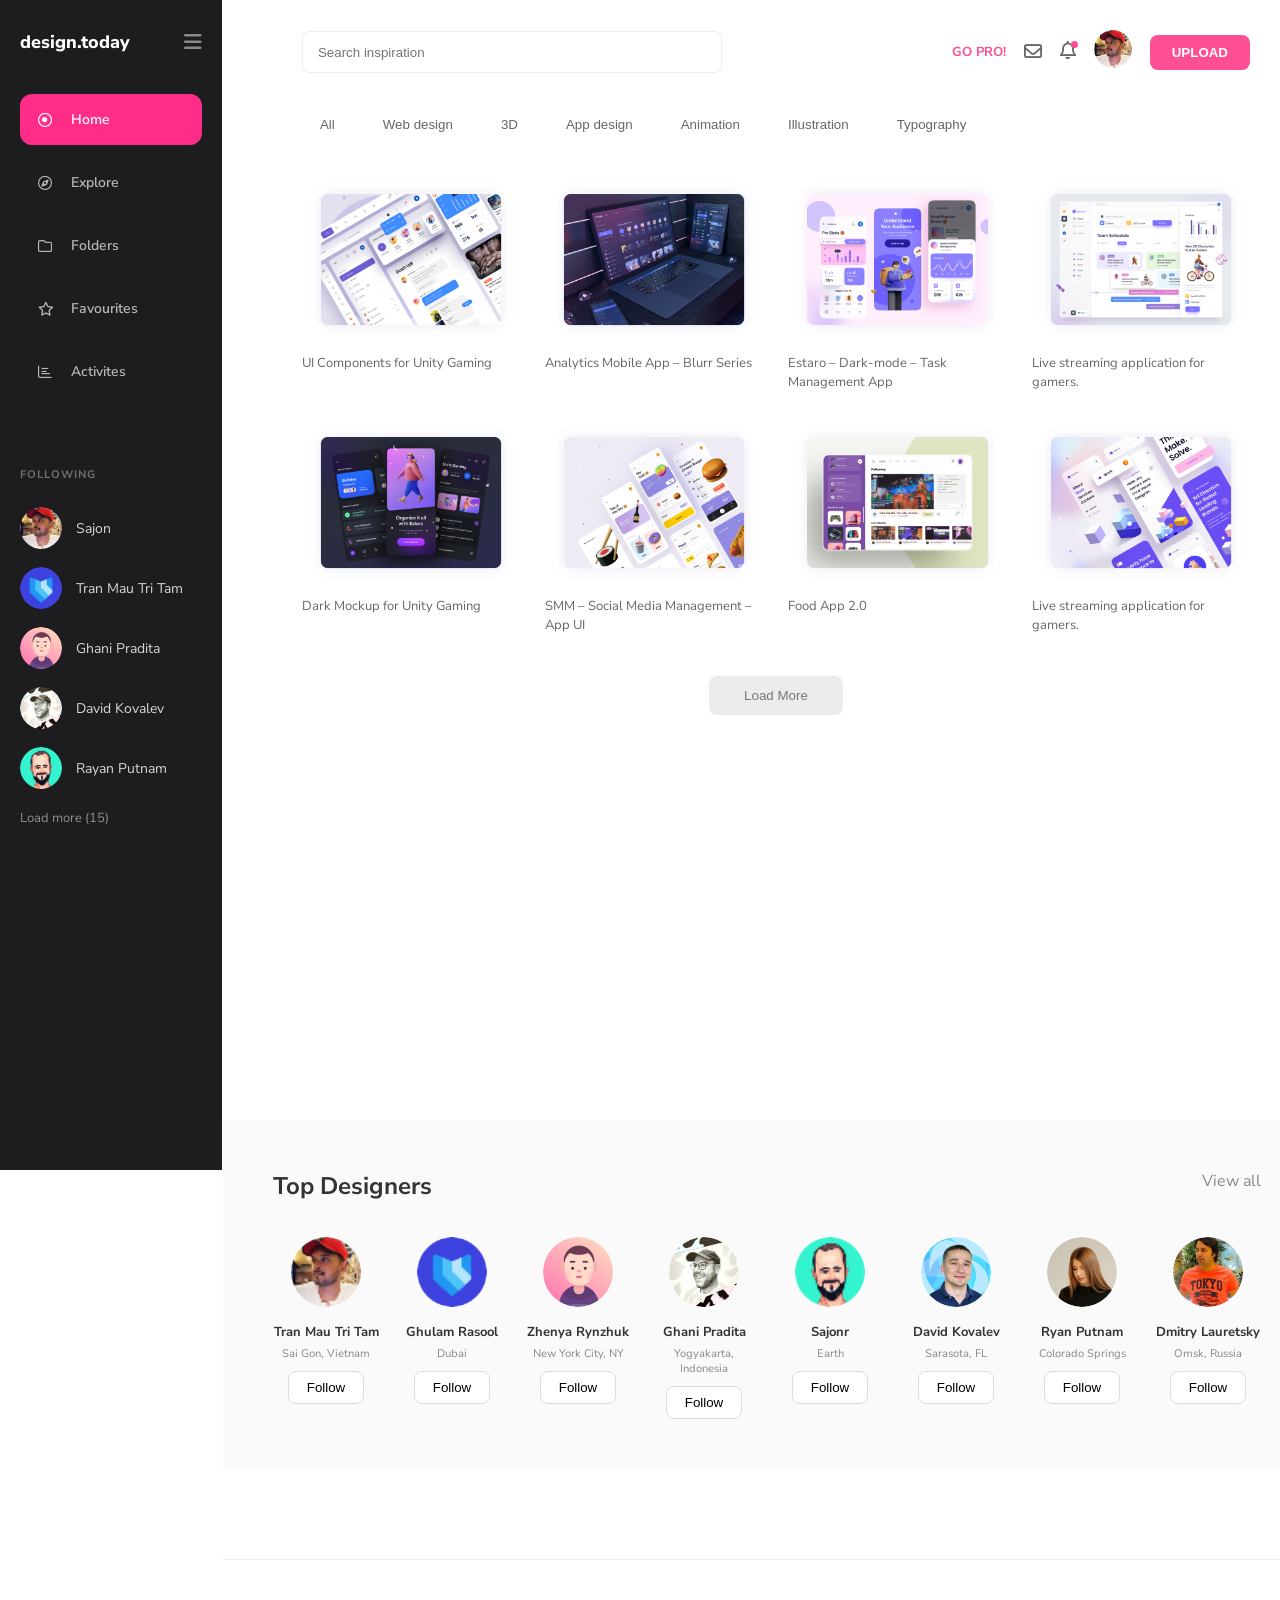
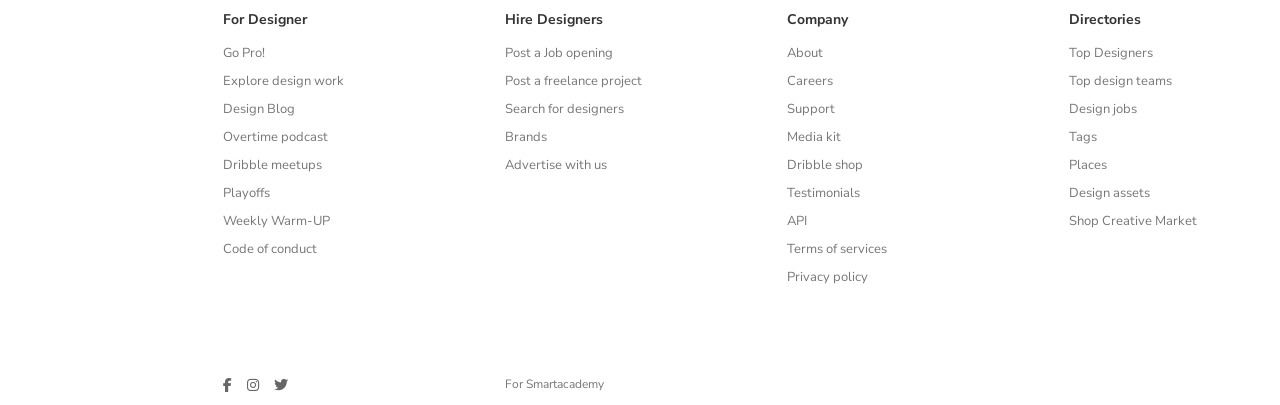
==== commit 0d30c3aa: "changed home icon problem" ====
--- a/index.html
+++ b/index.html
@@ -36,7 +36,7 @@
 
         <nav>
           <a href="#" class="active">
-            <i class="fa-regular fa-house"></i>
+            <i class="fa-regular fa-circle-dot"></i>
             Home
           </a>
 
--- a/style.css
+++ b/style.css
@@ -341,9 +341,10 @@
 
 .designers,
 footer {
-  width: 80%;
+  width: 85%;
   clear: both;
   margin-left: 223px;
+  margin-top: -50px;
 }
 
 footer {
@@ -405,15 +406,42 @@
     flex-direction: column;
   }
 
+  .container {
+    flex-direction: column;
+  }
+
   .sidebar {
-    position: static;
     width: 100%;
     height: auto;
+    padding: 20px;
+    margin-right: 0%;
   }
 
   .main {
     width: 100%;
-    margin-left: 0;
+    padding: 20px;
+  }
+
+  nav {
+    flex-direction: row;
+    flex-wrap: wrap;
+    justify-content: center;
+  }
+
+  nav a {
+    width: auto;
+  }
+
+  .users {
+    display: none;
+  }
+
+  .load-users {
+    display: none;
+  }
+
+  .logo {
+    margin-bottom: 20px;
   }
 
   header {
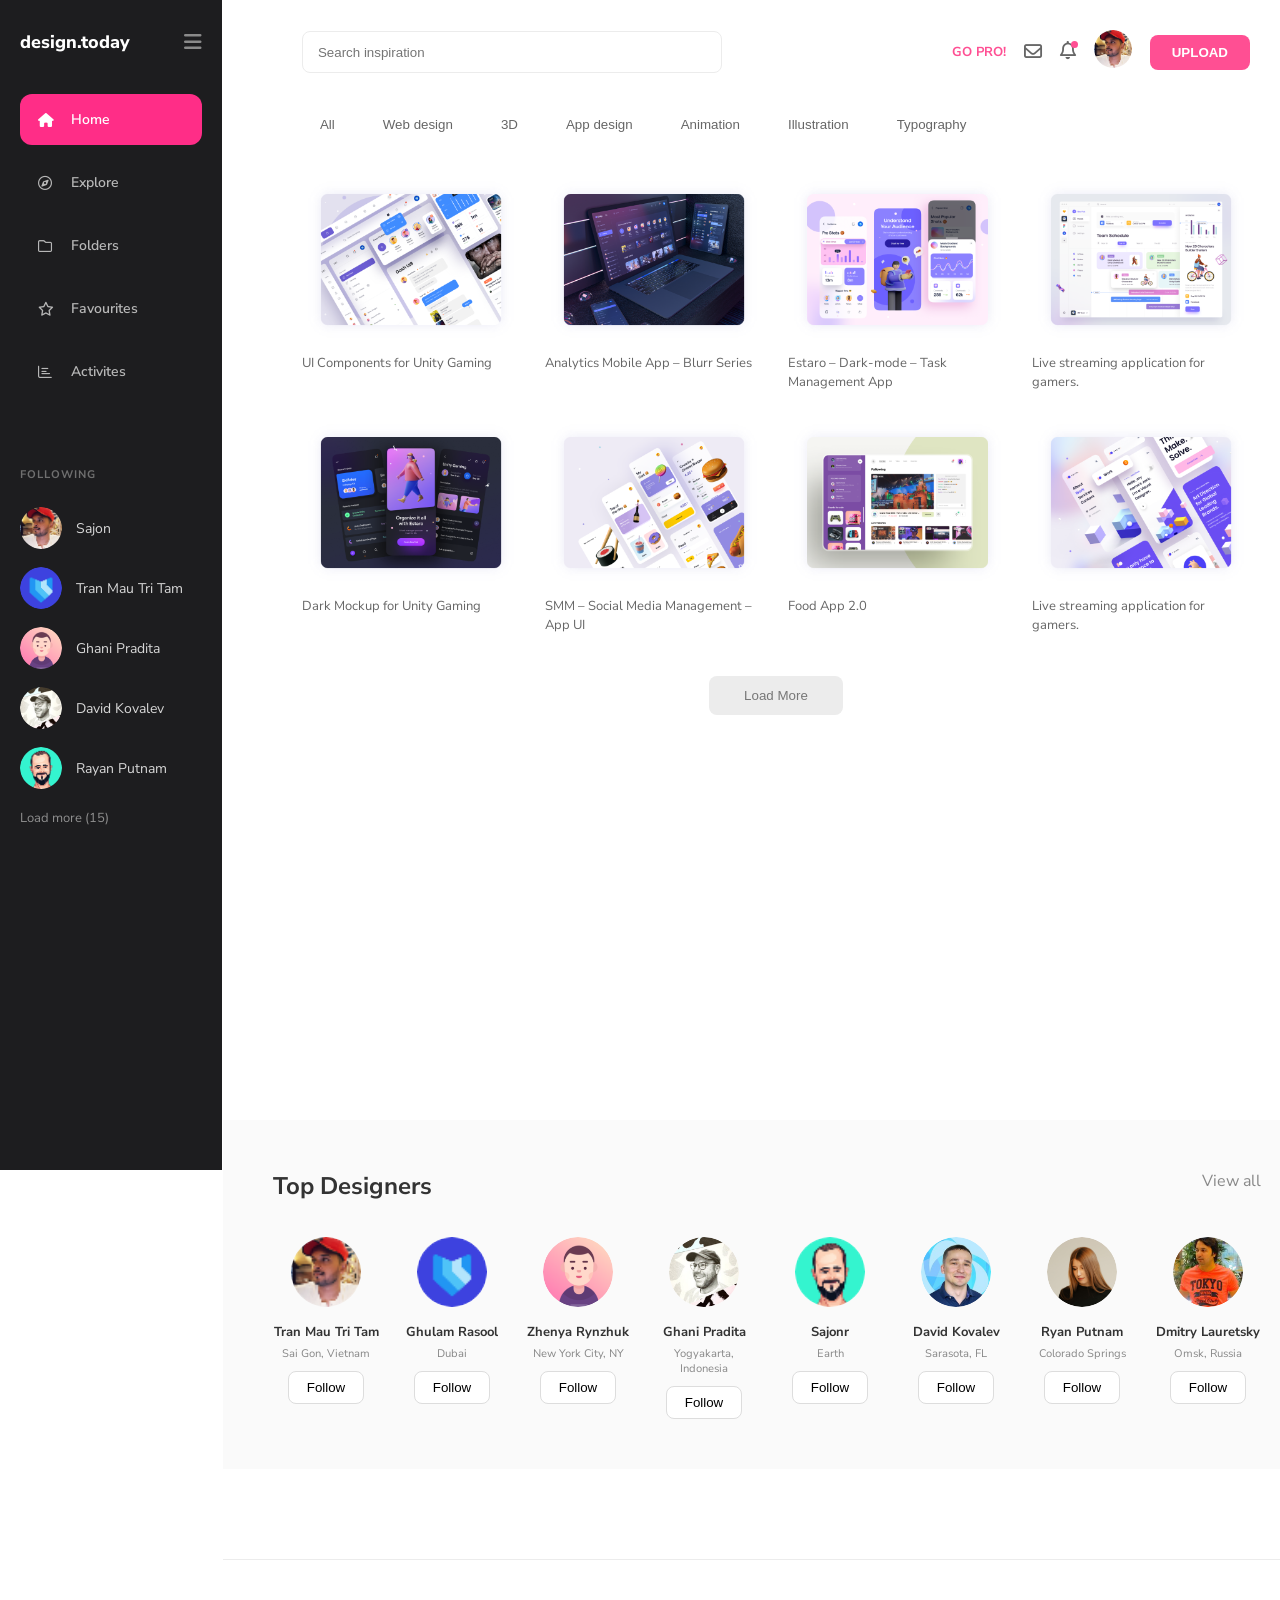
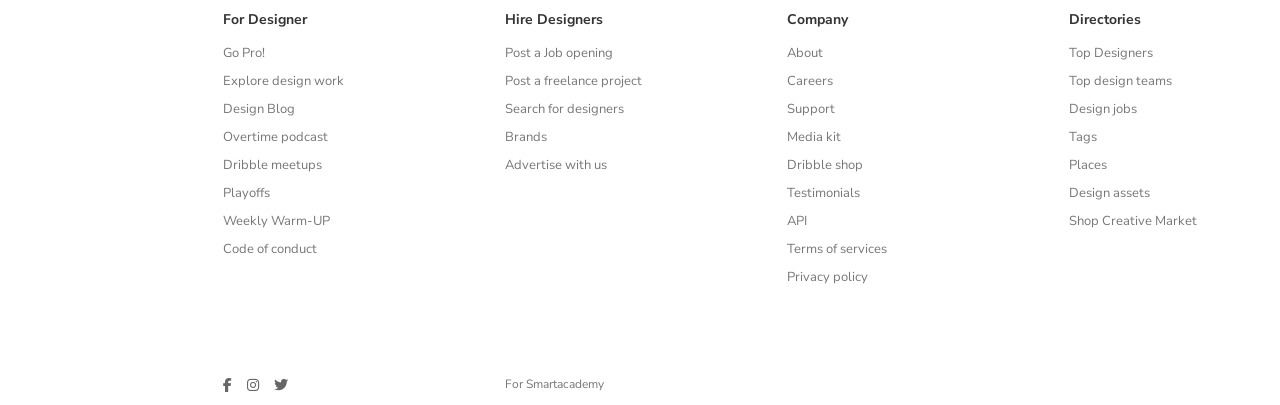
==== commit 817bd499: "changed again home icon" ====
--- a/index.html
+++ b/index.html
@@ -36,7 +36,7 @@
 
         <nav>
           <a href="#" class="active">
-            <i class="fa-regular fa-circle-dot"></i>
+            <i class="fa-solid fa-house"></i>
             Home
           </a>
 
